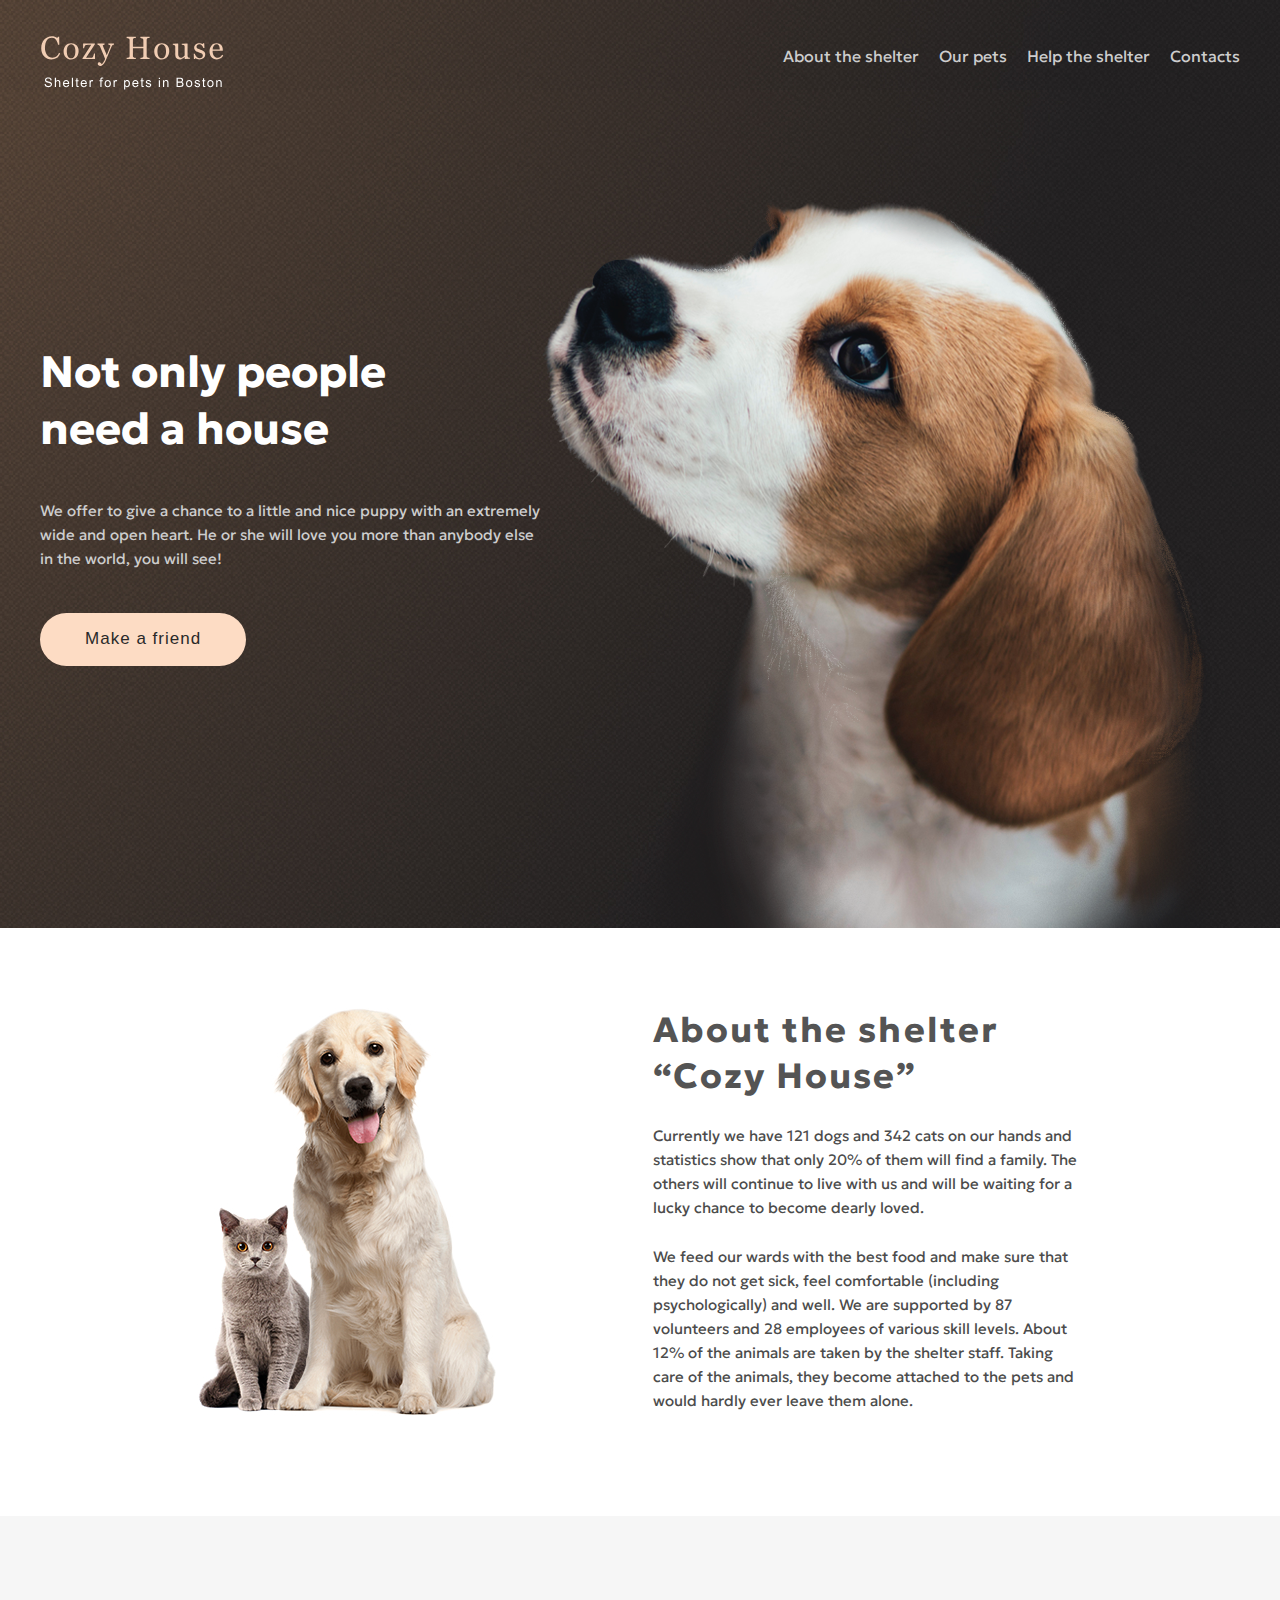
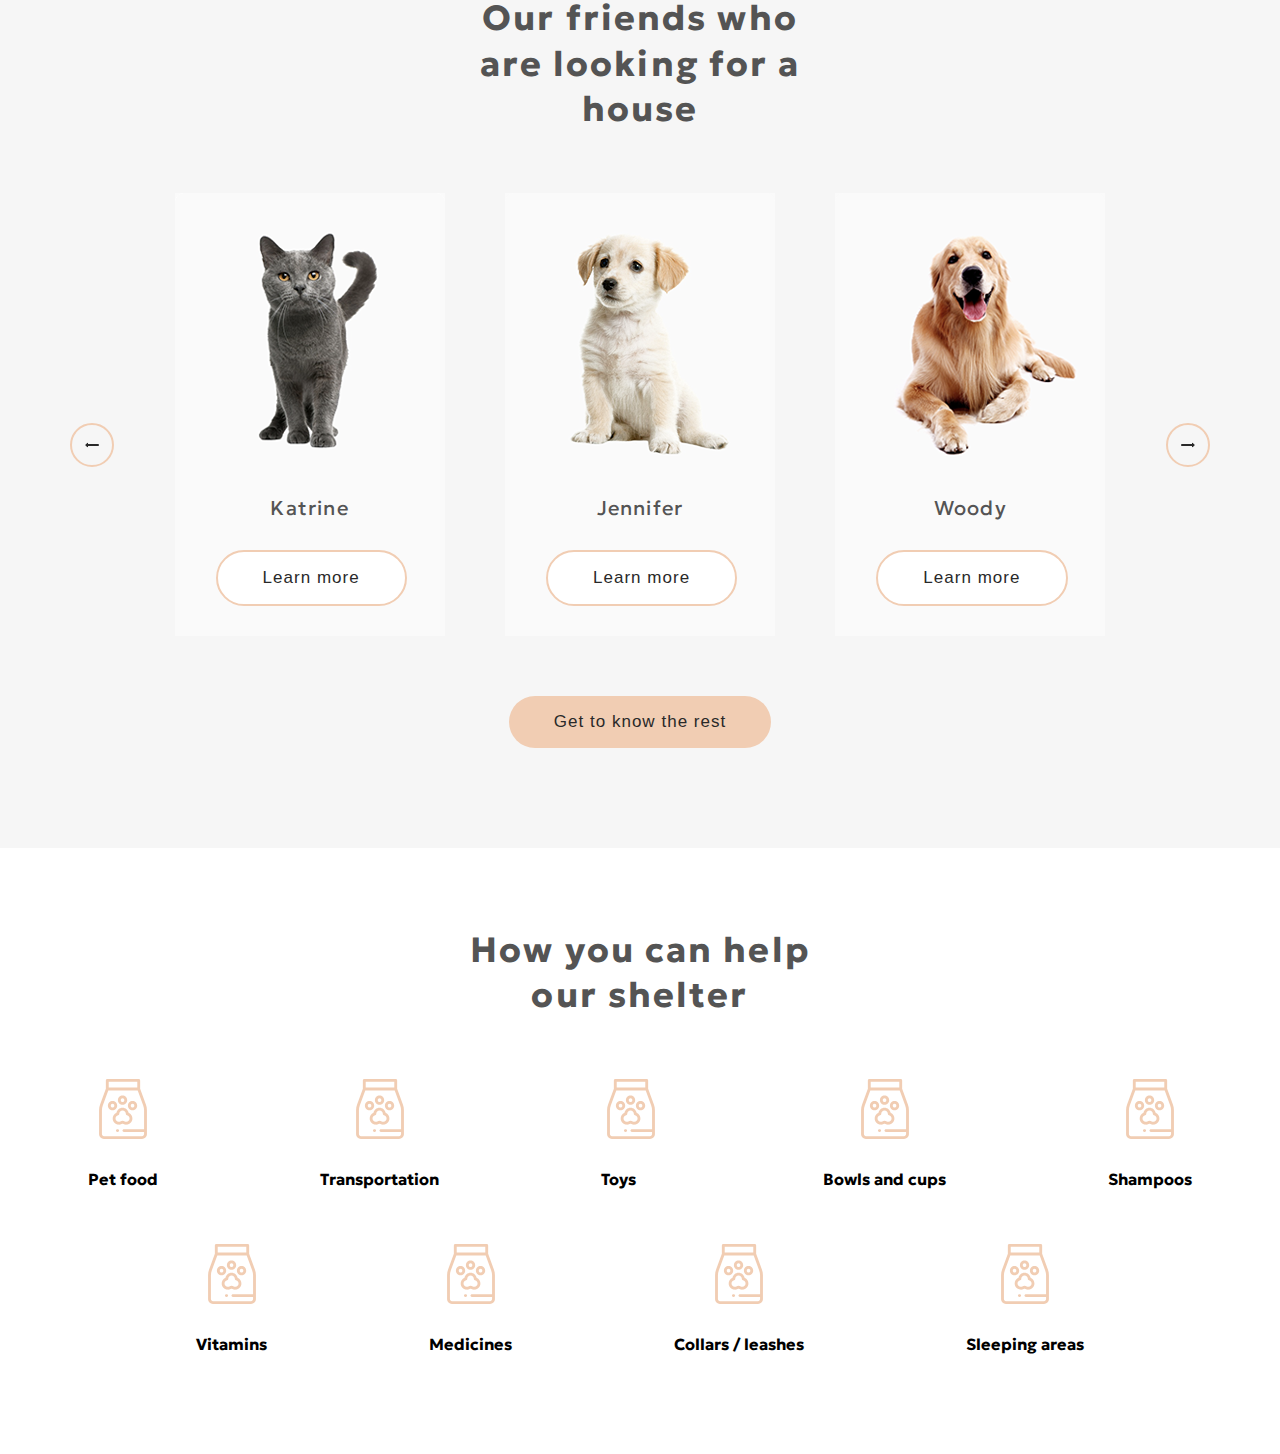
==== shelter/index.html @ 7fb80bd4 "feah: block Our-friends and help" ====
<!DOCTYPE html>
<html lang="en">
<head>
    <meta charset="UTF-8">
    <meta http-equiv="X-UA-Compatible" content="IE=edge">
    <meta name="viewport" content="width=device-width, initial-scale=1.0">
    <title>Shelter</title>
    <link href="https://fonts.googleapis.com/css2?family=Geologica&family=Noto+Serif+Georgian:wght@400;700&display=swap" rel="stylesheet">
    <link rel="stylesheet" href="./css/style.css">
</head>
<body>
    <header class="header">
        <div class="container">
            <div class="wrapper">
                <div class="header_wrapper">
                    <img class="logo" src="./img/Logo.svg" alt="logo">
                    <nav>
                        <ul>
                            <li><a class="active" href="#">About the shelter</a></li>
                            <li><a href="#">Our pets</a></li>
                            <li><a href="#">Help the shelter</a></li>
                            <li><a href="#">Contacts</a></li>
                        </ul>
                    </nav>
                </div>
            </div>
        </div>
    </header>
    <main>
        <section class="Not-only">
            <div class="container">
                <div class="wrapper">
                    <div class="not-only-block">
                        <div class="not-only-content">
                            <h1 class="not-only-title">Not only people need a house</h1>
                            <p class="not-only-description">We offer to give a chance to a little and nice puppy with an extremely wide and open heart. He or she will love you more than anybody else in the world, you will see!</p>
                            <button class="not-only-button">Make a friend</button>
                        </div>
                        <img class="start-screen-puppy" src="./img/start-screen-puppy.png" alt="start-screen-puppy">
                    </div>
                </div>
            </div>
        </section>
        <section class="About">
            <div class="container">
                <div class="wrapper">
                    <div class="about-block">
                        <img class="about-pets" src="./img/about-pets.jpg" alt="about-pets">
                        <div class="about-content">
                            <h2 class="about-title">About the shelter “Cozy House”</h2>
                            <p class="about-description">Currently we have 121 dogs and 342 cats on our hands and statistics show that only 20% of them will find a family. The others will continue to live with us and will be waiting for a lucky chance to become dearly loved.</p>
                            <p class="about-description-botton">We feed our wards with the best food and make sure that they do not get sick, feel comfortable (including psychologically) and well. We are supported by 87 volunteers and 28 employees of various skill levels. About 12% of the animals are taken by the shelter staff. Taking care of the animals, they become attached to the pets and would hardly ever leave them alone.</p>
                        </div>
                    </div>
                </div>
            </div>
        </section>
        <section class="Our-friends">
            <div class="container">
                <div class="wrapper">
                    <h2 class="Our-friends-title">Our friends who <br>
                    are looking for a house</h2>
                    <div class="Our-friends-cards">
                        <img class="Arrow-left" src="./img/Arrow-left.svg" alt="button_arrow">
                        <div class="Our-friends-card">
                            <img class="pets-katrine" src="./img/pets-katrine.png" alt="pets-katrine">
                            <p class="Our-friends-name">Katrine</p>
                            <button class="card-button">Learn more</button>
                        </div>
                        <div class="Our-friends-card">
                            <img class="pets-jennifer" src="./img/pets-jennifer.png" alt="pets-jennifer">
                            <p class="Our-friends-name">Jennifer</p>
                            <button class="card-button">Learn more</button>
                        </div>
                        <div class="Our-friends-card">
                            <img class="pets-woody" src="./img/pets-woody.png" alt="pets-woody">
                            <p class="Our-friends-name">Woody</p>
                            <button class="card-button">Learn more</button>
                        </div>
                        <img class="Arrow-right" src="./img/Arrow-right.svg" alt="button_arrow-1">
                    </div>
                    <button class="button-our-friends">Get to know the rest</button>
                </div>
            </div>
        </section>
        <section class="Help">
            <div class="container">
                <div class="wrapper">
                    <h2 class="help-title">How you can help
                        our shelter</h2>
                    <div class="help-cards">
                        <div class="help-card">
                            <img class="icon-pet-food" src="./img/help-icons/icon-pet-food.svg" alt="icon-pet-food">
                            <h4 class="help-card-title">Pet food</h4>
                        </div>
                        <div class="help-card">
                            <img class="icon-pet-food" src="./img/help-icons/icon-pet-food.svg" alt="icon-pet-food">
                            <h4 class="help-card-title">Transportation</h4>
                        </div>
                        <div class="help-card">
                            <img class="icon-pet-food" src="./img/help-icons/icon-pet-food.svg" alt="icon-pet-food">
                            <h4 class="help-card-title">Toys</h4>
                        </div>
                        <div class="help-card">
                            <img class="icon-pet-food" src="./img/help-icons/icon-pet-food.svg" alt="icon-pet-food">
                            <h4 class="help-card-title">Bowls and cups</h4>
                        </div>
                        <div class="help-card">
                            <img class="icon-pet-food" src="./img/help-icons/icon-pet-food.svg" alt="icon-pet-food">
                            <h4 class="help-card-title">Shampoos</h4>
                        </div>
                        <div class="help-card">
                            <img class="icon-pet-food" src="./img/help-icons/icon-pet-food.svg" alt="icon-pet-food">
                            <h4 class="help-card-title">Vitamins</h4>
                        </div>
                        <div class="help-card">
                            <img class="icon-pet-food" src="./img/help-icons/icon-pet-food.svg" alt="icon-pet-food">
                            <h4 class="help-card-title">Medicines</h4>
                        </div>
                        <div class="help-card">
                            <img class="icon-pet-food" src="./img/help-icons/icon-pet-food.svg" alt="icon-pet-food">
                            <h4 class="help-card-title">Collars / leashes</h4>
                        </div>
                        <div class="help-card">
                            <img class="icon-pet-food" src="./img/help-icons/icon-pet-food.svg" alt="icon-pet-food">
                            <h4 class="help-card-title">Sleeping areas</h4>
                        </div>
                    </div>
                </div>
            </div>
        </section>
        <section class="In addition">
            <div class="container">
                <div class="wrapper">
    
                </div>
            </div>
        </section>
    </main>
    <footer>
        <div class="container">
            <div class="wrapper">

            </div>
        </div>
    </footer>
</body>
</html>
---- shelter/css/style.css ----
.container {
  width: 1280px;
  margin: auto;
}

.wrapper {
  max-width: 1200px;
  margin: 0 auto;
}

body {
  font-family: "Geologica", sans-serif;
  font-weight: 400;
}

html {
  scroll-behavior: smooth;
}

* {
  padding: 0;
  margin: 0;
}

.header {
  background: url(../img/start-screen-gradient-background.jpg) no-repeat;
}
.header .container {
  background: url(../img/start-screen-gradient-background.jpg) no-repeat;
}
.header .container .wrapper .header_wrapper {
  display: -webkit-box;
  display: -ms-flexbox;
  display: flex;
  -webkit-box-pack: justify;
      -ms-flex-pack: justify;
          justify-content: space-between;
}
.header .container .wrapper .header_wrapper .logo {
  margin-top: 30px;
}
.header .container .wrapper .header_wrapper nav ul {
  display: -webkit-box;
  display: -ms-flexbox;
  display: flex;
}
.header .container .wrapper .header_wrapper nav ul li {
  list-style-type: none;
  padding-top: 46px;
  padding-left: 20px;
}
.header .container .wrapper .header_wrapper nav ul li a {
  color: #CDCDCD;
  text-decoration: none;
}
.header .container .wrapper .header_wrapper nav ul li a:hover {
  -webkit-transition: all 300ms;
  transition: all 300ms;
}

main .Not-only {
  background: url(../img/start-screen-gradient-background.jpg) no-repeat;
  margin-bottom: 80px;
}
main .Not-only .container {
  background: url(../img/start-screen-gradient-background.jpg) no-repeat;
}
main .Not-only .container .wrapper .not-only-block {
  display: -webkit-box;
  display: -ms-flexbox;
  display: flex;
}
main .Not-only .container .wrapper .not-only-block .not-only-content {
  margin-top: 253px;
}
main .Not-only .container .wrapper .not-only-block .not-only-content h1.not-only-title {
  width: 370px;
  font-size: 44px;
  line-height: 130%;
  display: -webkit-box;
  display: -ms-flexbox;
  display: flex;
  -webkit-box-align: center;
      -ms-flex-align: center;
          align-items: center;
  color: #FFFFFF;
  margin-bottom: 42px;
}
main .Not-only .container .wrapper .not-only-block .not-only-content p.not-only-description {
  font-size: 15px;
  line-height: 160%;
  display: -webkit-box;
  display: -ms-flexbox;
  display: flex;
  -webkit-box-align: center;
      -ms-flex-align: center;
          align-items: center;
  color: #CDCDCD;
  margin-bottom: 42px;
}
main .Not-only .container .wrapper .not-only-block .not-only-content button.not-only-button {
  background: #FDDCC4;
  border-radius: 100px;
  font-size: 17px;
  line-height: 130%;
  letter-spacing: 0.06em;
  color: #292929;
  padding: 15px 45px;
  border: none;
}
main .Not-only .container .wrapper .not-only-block .not-only-content button.not-only-button:hover {
  cursor: pointer;
  -webkit-transition: all 300ms;
  transition: all 300ms;
  background: #F1CDB3;
}
main .Not-only .container .wrapper .not-only-block .start-screen-puppy {
  margin-top: 110px;
}
main .About {
  margin-bottom: 100px;
}
main .About .container .wrapper .about-block {
  display: -webkit-box;
  display: -ms-flexbox;
  display: flex;
  -webkit-box-pack: space-evenly;
      -ms-flex-pack: space-evenly;
          justify-content: space-evenly;
}
main .About .container .wrapper .about-block .about-content h2.about-title {
  width: 370px;
  font-size: 35px;
  line-height: 130%;
  -webkit-box-align: center;
      -ms-flex-align: center;
          align-items: center;
  letter-spacing: 0.06em;
  color: #545454;
  margin-bottom: 25px;
}
main .About .container .wrapper .about-block .about-content p.about-description {
  width: 430px;
  font-size: 15px;
  line-height: 160%;
  color: #4C4C4C;
  margin-bottom: 25px;
}
main .About .container .wrapper .about-block .about-content p.about-description-botton {
  width: 430px;
  font-size: 15px;
  line-height: 160%;
  color: #4C4C4C;
}
main .Our-friends {
  background: #F6F6F6;
  padding-bottom: 100px;
}
main .Our-friends .container .wrapper h2.Our-friends-title {
  padding-top: 80px;
  width: 430px;
  font-size: 35px;
  line-height: 130%;
  text-align: center;
  letter-spacing: 0.06em;
  color: #545454;
  margin: 0 auto;
  margin-bottom: 60px;
}
main .Our-friends .container .wrapper .Our-friends-cards {
  display: -webkit-box;
  display: -ms-flexbox;
  display: flex;
  -ms-flex-pack: distribute;
      justify-content: space-around;
  margin-bottom: 60px;
}
main .Our-friends .container .wrapper .Our-friends-cards .Arrow-left {
  margin-top: 230px;
  border: 2px solid #F1CDB3;
  border-radius: 100px;
  padding: 17px 13px;
  height: 6px;
}
main .Our-friends .container .wrapper .Our-friends-cards .Arrow-left:hover {
  background: #FDDCC4;
  -webkit-transition: all 300ms;
  transition: all 300ms;
}
main .Our-friends .container .wrapper .Our-friends-cards .Arrow-right {
  margin-top: 230px;
  border: 2px solid #F1CDB3;
  border-radius: 100px;
  padding: 17px 13px;
  height: 6px;
}
main .Our-friends .container .wrapper .Our-friends-cards .Arrow-right:hover {
  background: #FDDCC4;
  -webkit-transition: all 300ms;
  transition: all 300ms;
}
main .Our-friends .container .wrapper .Our-friends-cards .Our-friends-card {
  background: #FAFAFA;
}
main .Our-friends .container .wrapper .Our-friends-cards .Our-friends-card .pets-katrine {
  margin-bottom: 30px;
}
main .Our-friends .container .wrapper .Our-friends-cards .Our-friends-card .pets-jennifer {
  margin-bottom: 30px;
}
main .Our-friends .container .wrapper .Our-friends-cards .Our-friends-card .pets-woody {
  margin-bottom: 30px;
}
main .Our-friends .container .wrapper .Our-friends-cards .Our-friends-card p.Our-friends-name {
  font-size: 20px;
  line-height: 23px;
  text-align: center;
  letter-spacing: 0.06em;
  color: #545454;
  margin-bottom: 30px;
}
main .Our-friends .container .wrapper .Our-friends-cards .Our-friends-card button.card-button {
  -webkit-box-sizing: border-box;
          box-sizing: border-box;
  margin-left: 41px;
  background: #fff;
  border-radius: 100px;
  border: 2px solid #F1CDB3;
  font-size: 17px;
  text-align: center;
  letter-spacing: 0.06em;
  line-height: 130%;
  letter-spacing: 0.06em;
  color: #292929;
  padding: 15px 45px;
  margin-bottom: 30px;
}
main .Our-friends .container .button-our-friends {
  display: block;
  margin: 0 auto;
  font-size: 17px;
  line-height: 130%;
  letter-spacing: 0.06em;
  color: #292929;
  background: #F1CDB3;
  border-radius: 100px;
  border: none;
  padding: 15px 45px;
}
main .Help {
  margin-bottom: 100px;
}
main .Help .container .wrapper h2.help-title {
  padding-top: 80px;
  margin: 0 auto;
  width: 390px;
  font-size: 35px;
  line-height: 130%;
  text-align: center;
  letter-spacing: 0.06em;
  color: #545454;
  margin-bottom: 60px;
}
main .Help .container .wrapper .help-cards {
  display: -webkit-box;
  display: -ms-flexbox;
  display: flex;
  gap: 55px 162px;
  -ms-flex-wrap: wrap;
      flex-wrap: wrap;
  -webkit-box-pack: center;
      -ms-flex-pack: center;
          justify-content: center;
}
main .Help .container .wrapper .help-cards .help-card .icon-pet-food {
  display: block;
  margin: 0 auto;
  margin-bottom: 30px;
}
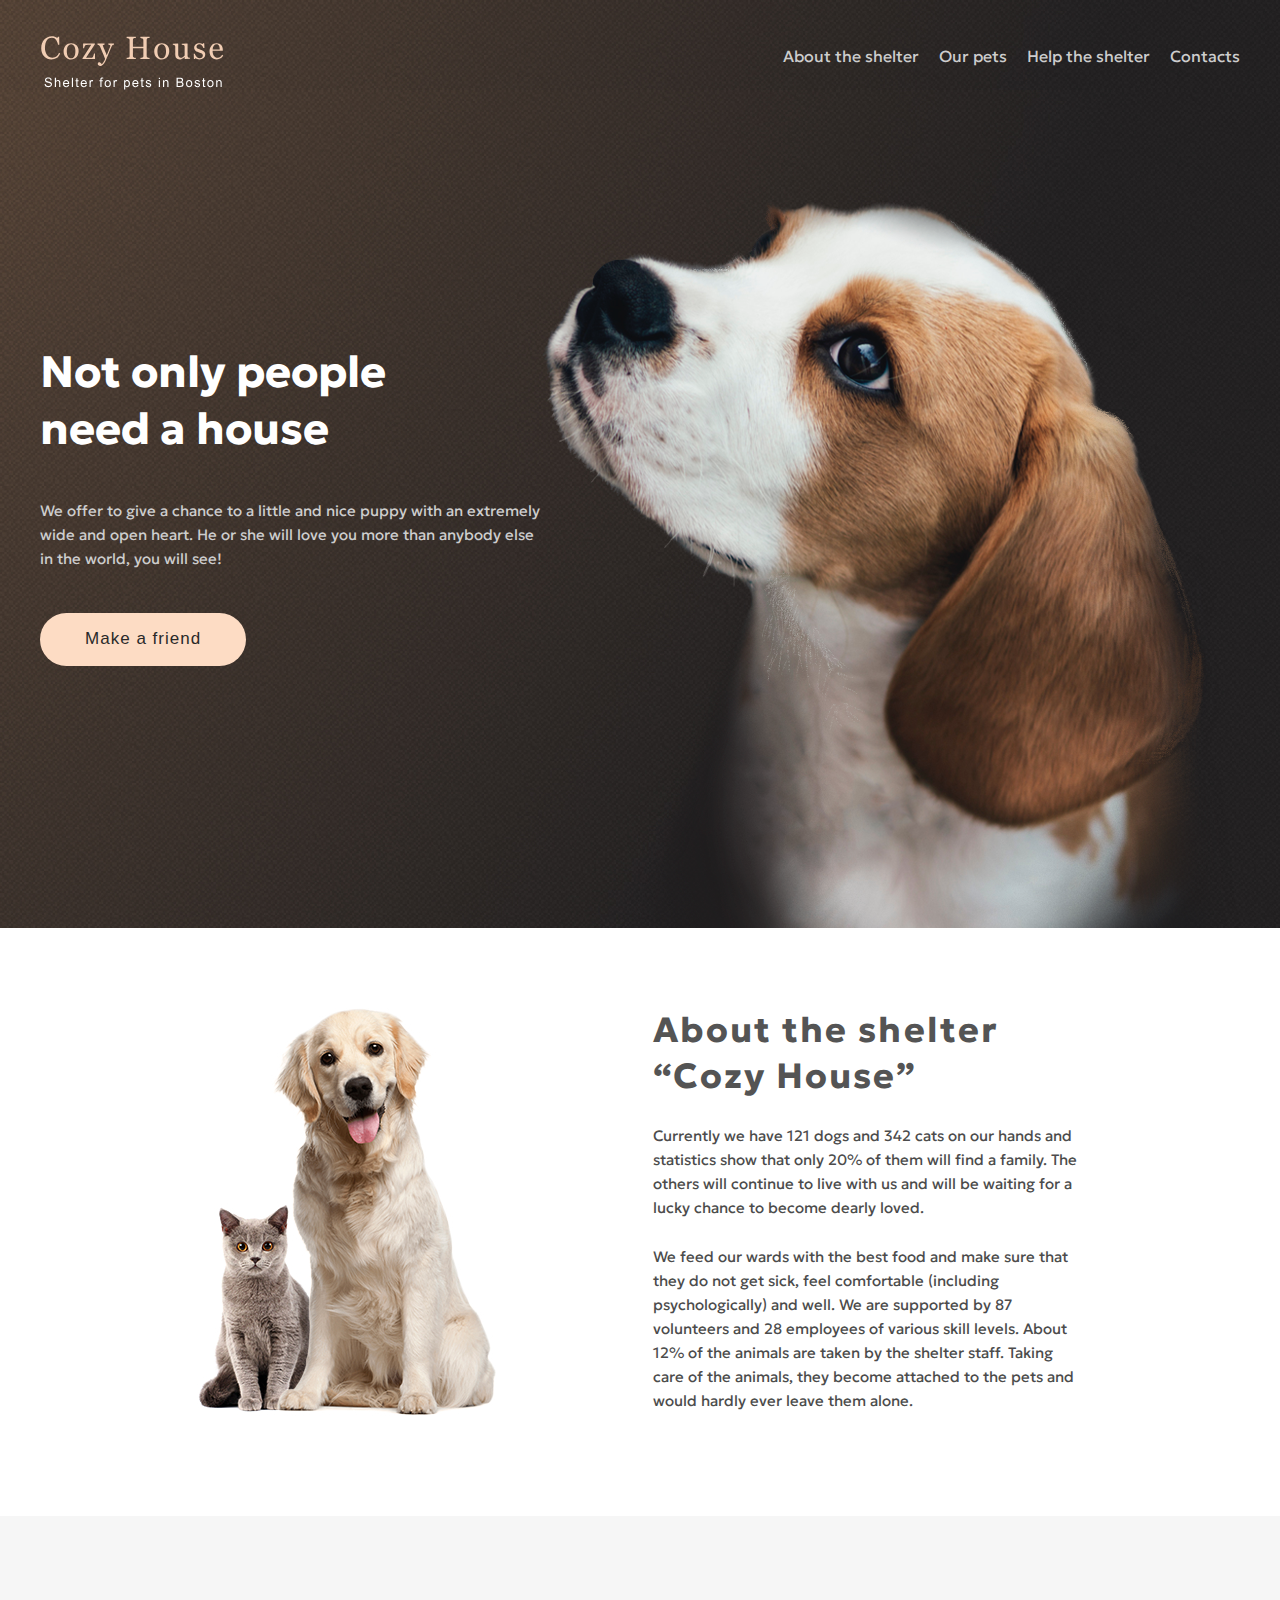
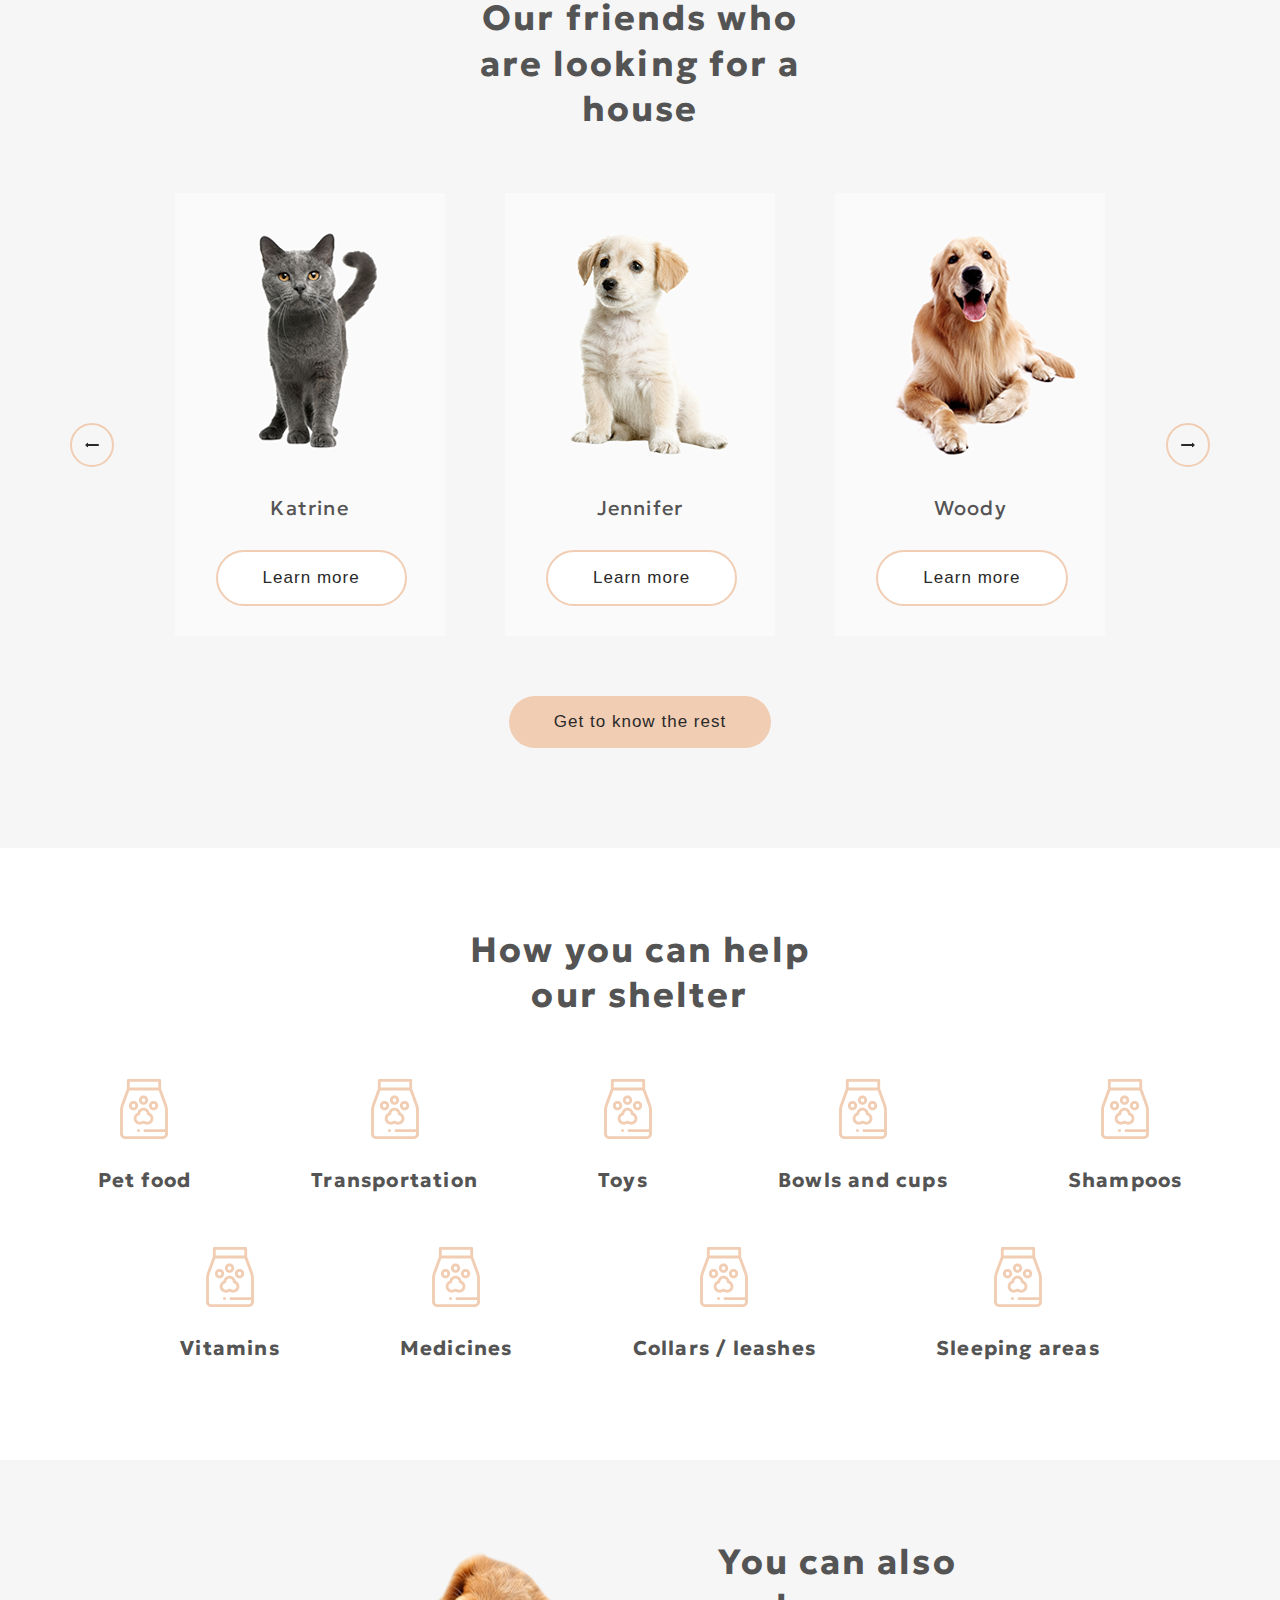
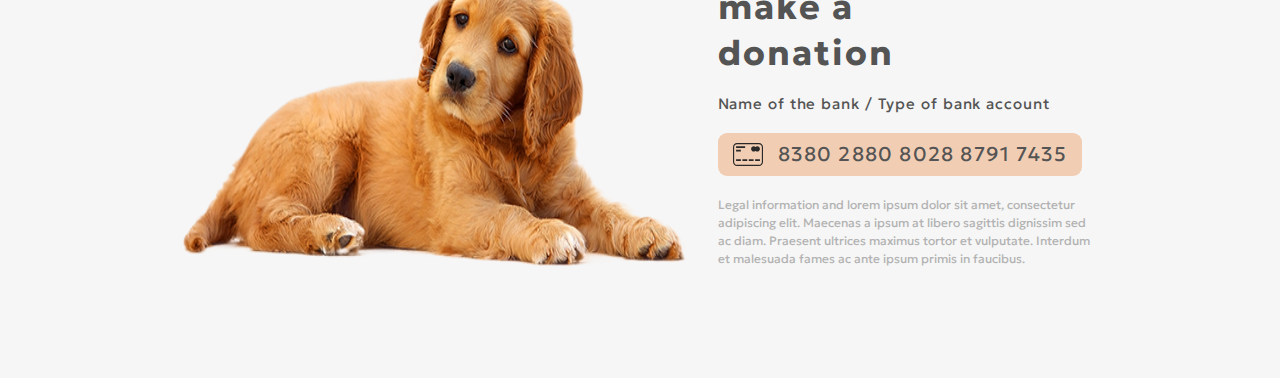
==== commit a4402dd6: "feah new block in-addition" ====
--- a/shelter/index.html
+++ b/shelter/index.html
@@ -129,10 +129,18 @@
                 </div>
             </div>
         </section>
-        <section class="In addition">
+        <section class="In-addition">
             <div class="container">
                 <div class="wrapper">
-    
+                    <div class="in-addition-blocks">
+                        <img class="donation-dog" src="./img/donation-dog.png" alt="donation-dog">
+                        <div class="in-addition-blocks-text">
+                            <h2 class="in-addition-title">You can also make a donation</h2>
+                            <p class="in-addition-description-top">Name of the bank / Type of bank account</p>
+                            <a class="in-addition-link" href="#"><img class="credit-card" src="./img/credit-card.svg" alt="credit-card">8380 2880 8028 8791 7435</a>
+                            <p class="in-addition-description-botton">Legal information and lorem ipsum dolor sit amet, consectetur adipiscing elit. Maecenas a ipsum at libero sagittis dignissim sed ac diam. Praesent ultrices maximus tortor et vulputate. Interdum et malesuada fames ac ante ipsum primis in faucibus.</p>
+                        </div>
+                    </div>
                 </div>
             </div>
         </section>
--- a/shelter/css/style.css
+++ b/shelter/css/style.css
@@ -265,7 +265,7 @@
   display: -webkit-box;
   display: -ms-flexbox;
   display: flex;
-  gap: 55px 162px;
+  gap: 55px 120px;
   -ms-flex-wrap: wrap;
       flex-wrap: wrap;
   -webkit-box-pack: center;
@@ -276,4 +276,78 @@
   display: block;
   margin: 0 auto;
   margin-bottom: 30px;
+}
+main .Help .container .wrapper .help-cards .help-card .help-card-title {
+  font-size: 20px;
+  line-height: 115%;
+  display: -webkit-box;
+  display: -ms-flexbox;
+  display: flex;
+  letter-spacing: 0.06em;
+  color: #545454;
+}
+main .In-addition {
+  background: #F6F6F6;
+  padding-bottom: 110px;
+}
+main .In-addition .container .wrapper .in-addition-blocks {
+  display: -webkit-box;
+  display: -ms-flexbox;
+  display: flex;
+  -webkit-box-pack: center;
+      -ms-flex-pack: center;
+          justify-content: center;
+}
+main .In-addition .container .wrapper .in-addition-blocks .donation-dog {
+  margin-top: 91px;
+}
+main .In-addition .container .wrapper .in-addition-blocks .in-addition-blocks-text {
+  margin-left: 30px;
+}
+main .In-addition .container .wrapper .in-addition-blocks .in-addition-blocks-text .in-addition-title {
+  margin-top: 80px;
+  width: 315px;
+  font-size: 35px;
+  line-height: 130%;
+  letter-spacing: 0.06em;
+  color: #545454;
+  margin-bottom: 20px;
+}
+main .In-addition .container .wrapper .in-addition-blocks .in-addition-blocks-text p.in-addition-description-top {
+  font-size: 15px;
+  line-height: 110%;
+  letter-spacing: 0.06em;
+  color: #545454;
+  margin-bottom: 20px;
+}
+main .In-addition .container .wrapper .in-addition-blocks .in-addition-blocks-text .in-addition-link {
+  position: relative;
+  font-size: 20px;
+  display: inline-block;
+  text-decoration: none;
+  background: #F1CDB3;
+  border-radius: 9px;
+  padding: 10px 15px 10px 60px;
+  line-height: 115%;
+  letter-spacing: 0.06em;
+  color: #545454;
+  margin-bottom: 20px;
+}
+main .In-addition .container .wrapper .in-addition-blocks .in-addition-blocks-text .in-addition-link .credit-card {
+  position: absolute;
+  top: 10px;
+  left: 15px;
+  z-index: 1;
+}
+main .In-addition .container .wrapper .in-addition-blocks .in-addition-blocks-text .in-addition-description-botton {
+  width: 380px;
+  font-size: 12px;
+  line-height: 18px;
+  display: -webkit-box;
+  display: -ms-flexbox;
+  display: flex;
+  -webkit-box-align: center;
+      -ms-flex-align: center;
+          align-items: center;
+  color: #B2B2B2;
 }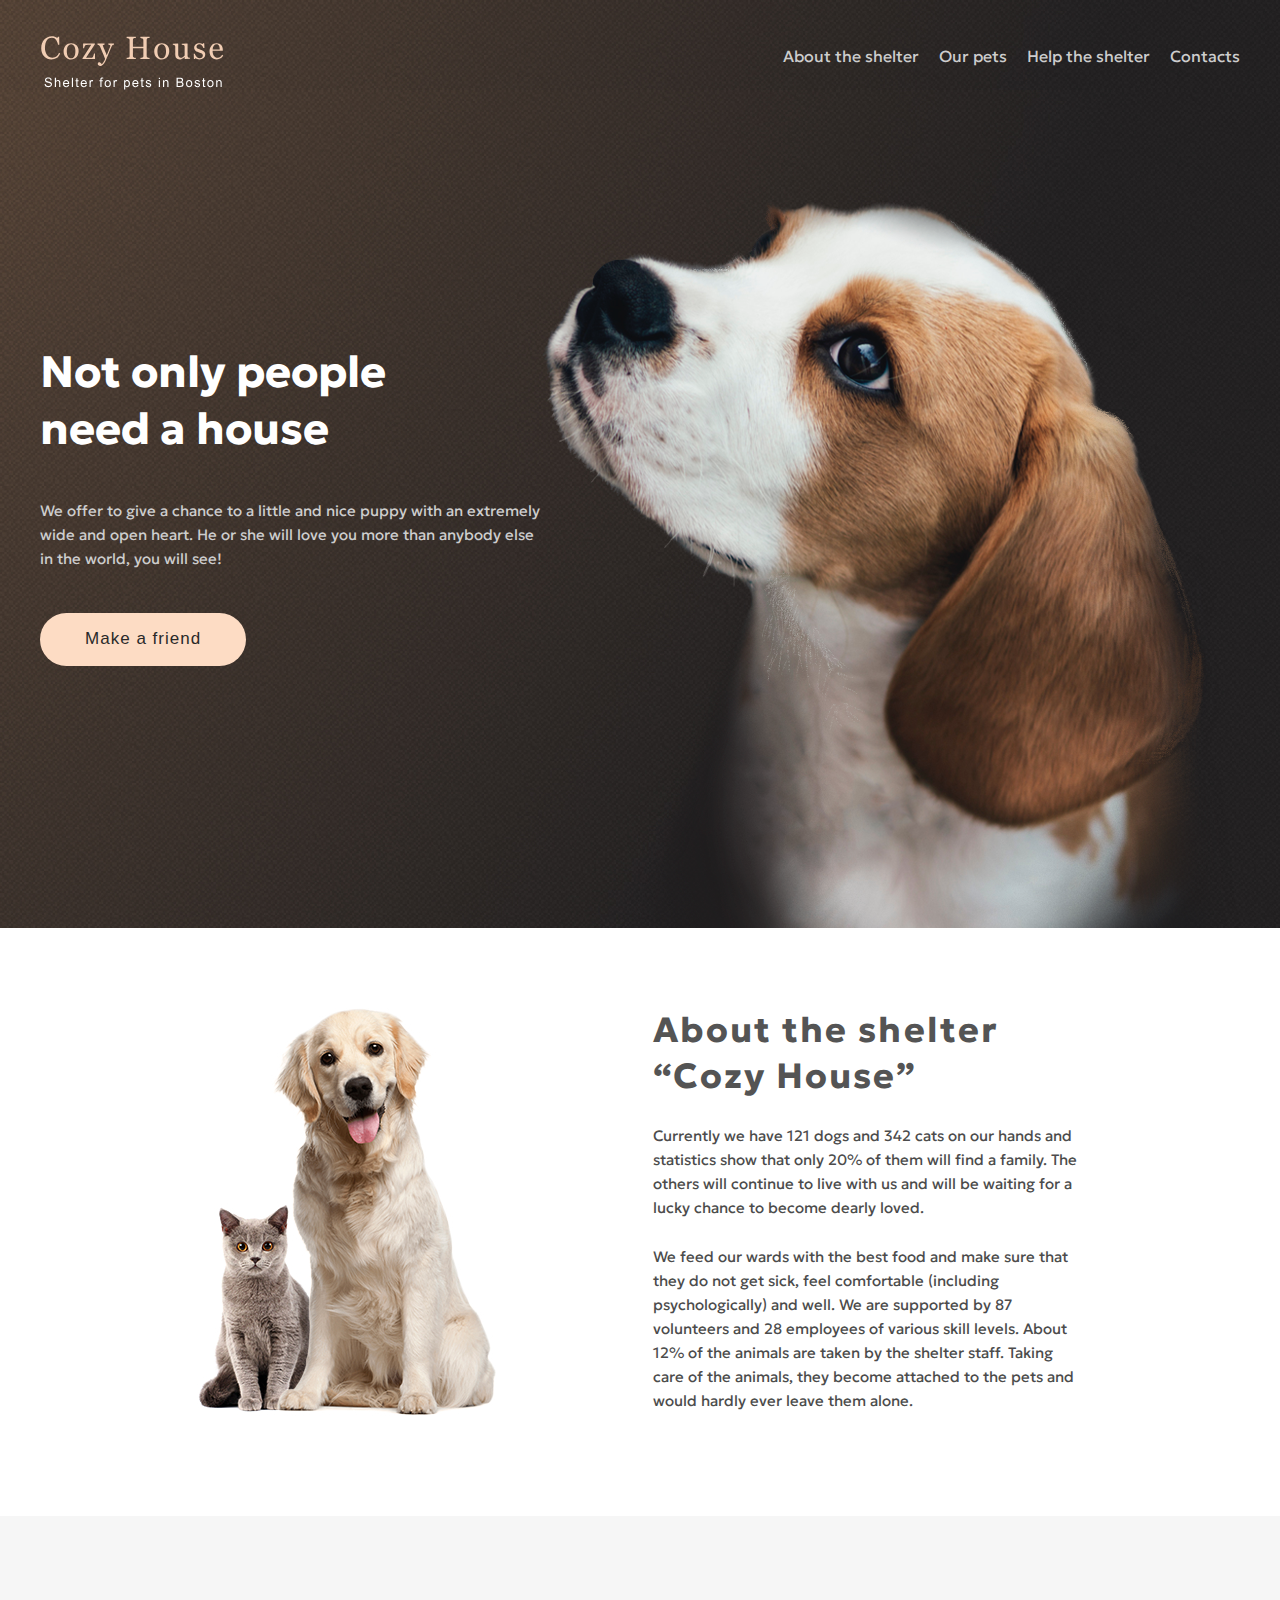
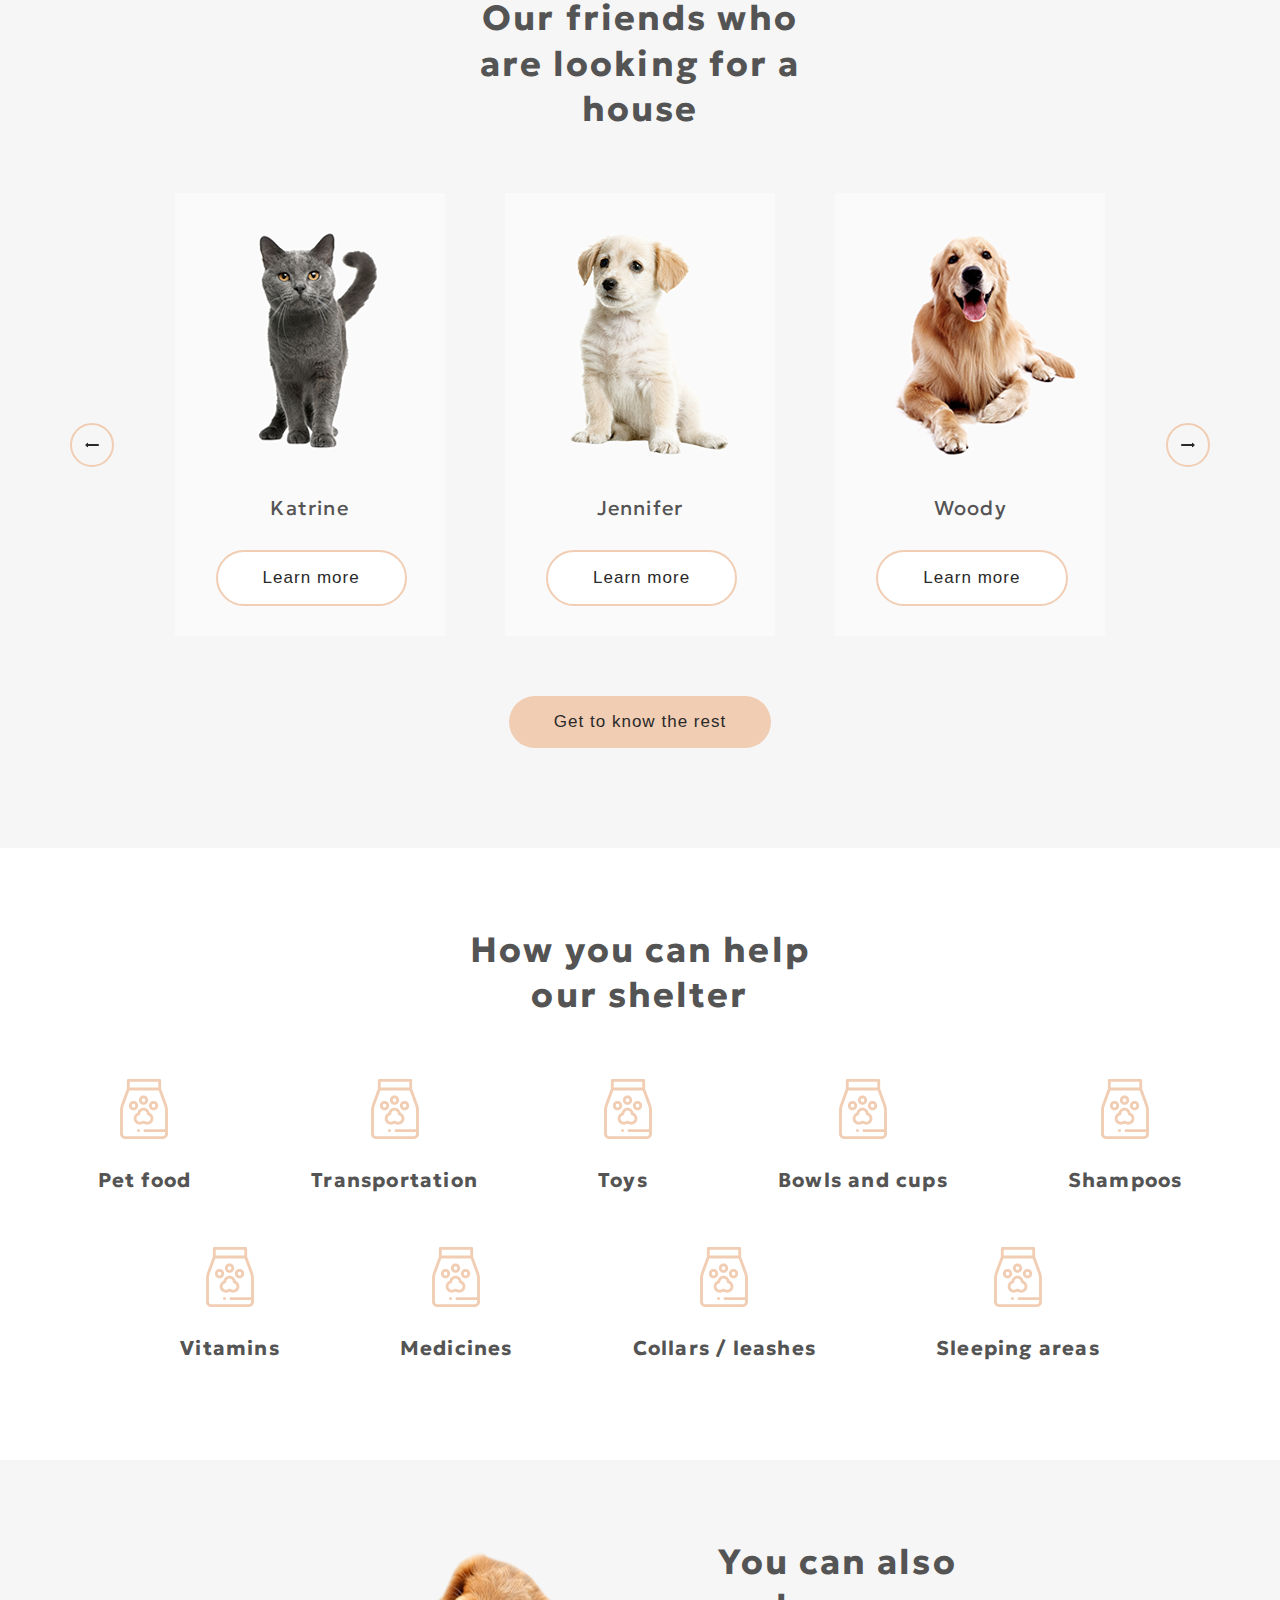
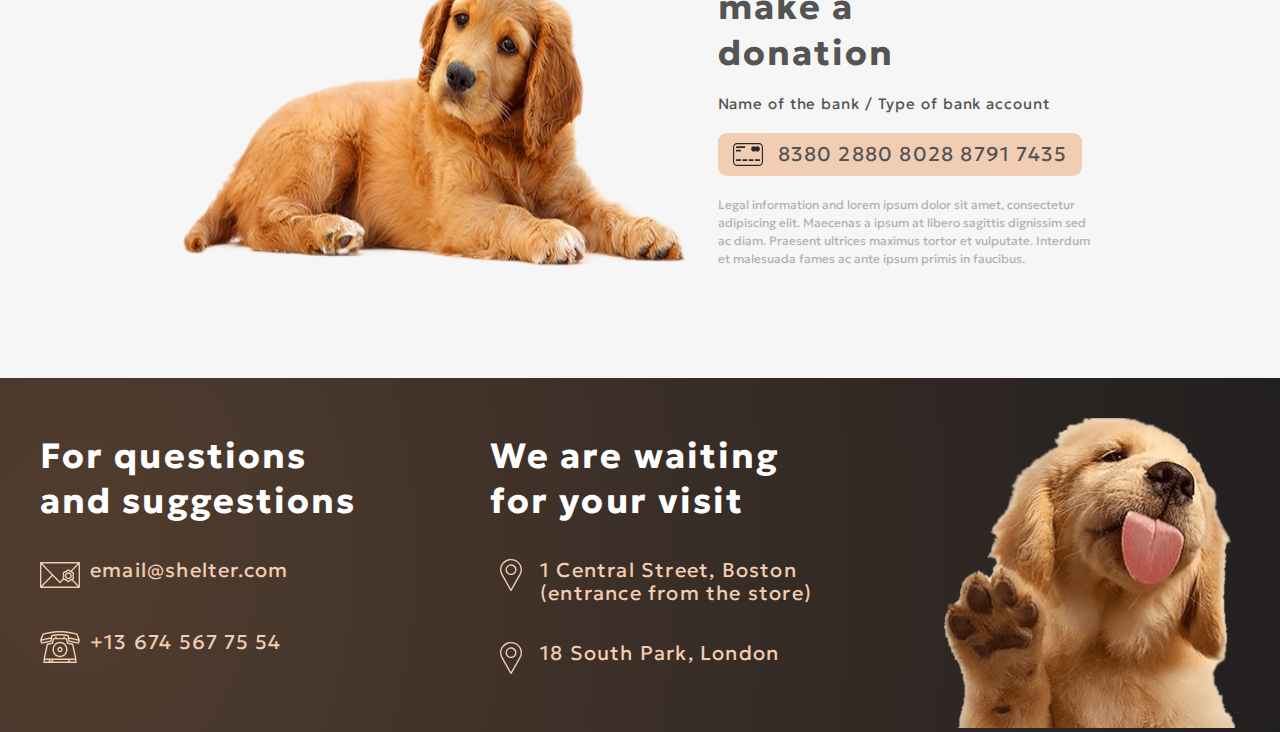
==== commit 0af46f66: "feah: new block footer" ====
--- a/shelter/index.html
+++ b/shelter/index.html
@@ -145,10 +145,33 @@
             </div>
         </section>
     </main>
-    <footer>
+    <footer class="footer">
         <div class="container">
             <div class="wrapper">
-
+                <div class="footer-blocks">
+                    <div class="footer-block">
+                        <h2 class="footer-title">For questions and suggestions</h2>
+                        <p class="footer-description">
+                            <img class="icon-footer icon-email" src="./img/footer-icons/icon-email.svg" alt="icon-email">
+                            email@shelter.com
+                        </p>
+                        <p class="footer-description"><img class="icon-footer icon-phone" src="./img/footer-icons/icon-phone.svg" alt="icon-phone">
+                            +13 674 567 75 54
+                        </p>
+                    </div>
+                    <div class="footer-block">
+                        <h2 class="footer-title">We are waiting for your visit</h2>
+                        <p class="footer-description icon-marker"><img class="icon-footer icon-marker" src="./img/footer-icons/icon-marker.svg" alt="icon-marker">
+                            1 Central Street, Boston (entrance from the store)
+                        </p>
+                        <p class="footer-description"><img class="icon-footer icon-marker" src="./img/footer-icons/icon-marker.svg" alt="icon-marker">
+                            18 South Park, London 
+                        </p>
+                    </div>
+                    <div class="footer-block">
+                        <img class="footer-puppy" src="./img/footer-puppy.png" alt="footer-puppy">
+                    </div>
+                </div>
             </div>
         </div>
     </footer>
--- a/shelter/css/style.css
+++ b/shelter/css/style.css
@@ -24,9 +24,7 @@
 
 .header {
   background: url(../img/start-screen-gradient-background.jpg) no-repeat;
-}
-.header .container {
-  background: url(../img/start-screen-gradient-background.jpg) no-repeat;
+  width: 100%;
 }
 .header .container .wrapper .header_wrapper {
   display: -webkit-box;
@@ -60,10 +58,8 @@
 
 main .Not-only {
   background: url(../img/start-screen-gradient-background.jpg) no-repeat;
+  width: 100%;
   margin-bottom: 80px;
-}
-main .Not-only .container {
-  background: url(../img/start-screen-gradient-background.jpg) no-repeat;
 }
 main .Not-only .container .wrapper .not-only-block {
   display: -webkit-box;
@@ -350,4 +346,48 @@
       -ms-flex-align: center;
           align-items: center;
   color: #B2B2B2;
+}
+
+.footer {
+  background: url(noise_lines_transparent@2X.png), radial-gradient(110.67% 538.64% at 5.73% 50%, #513D2F 0%, #1A1A1C 100%), #211F20 no-repeat;
+}
+.footer .container .wrapper .footer-blocks {
+  display: -webkit-box;
+  display: -ms-flexbox;
+  display: flex;
+  -webkit-box-pack: justify;
+      -ms-flex-pack: justify;
+          justify-content: space-between;
+}
+.footer .container .wrapper .footer-blocks .footer-block h2.footer-title {
+  margin-top: 56px;
+  width: 320px;
+  font-size: 35px;
+  line-height: 130%;
+  letter-spacing: 0.06em;
+  color: #FFFFFF;
+  margin-bottom: 34px;
+}
+.footer .container .wrapper .footer-blocks .footer-block .footer-description {
+  position: relative;
+  font-size: 20px;
+  margin-left: 50px;
+  width: 280px;
+  line-height: 115%;
+  letter-spacing: 0.06em;
+  color: #F1CDB3;
+  margin-bottom: 49px;
+}
+.footer .container .wrapper .footer-blocks .footer-block .footer-description .icon-footer {
+  position: absolute;
+  left: -50px;
+}
+.footer .container .wrapper .footer-blocks .footer-block .footer-description .icon-marker {
+  left: -40px;
+}
+.footer .container .wrapper .footer-blocks .footer-block .icon-marker {
+  margin-bottom: 37px;
+}
+.footer .container .wrapper .footer-blocks .footer-block .footer-puppy {
+  margin-top: 40px;
 }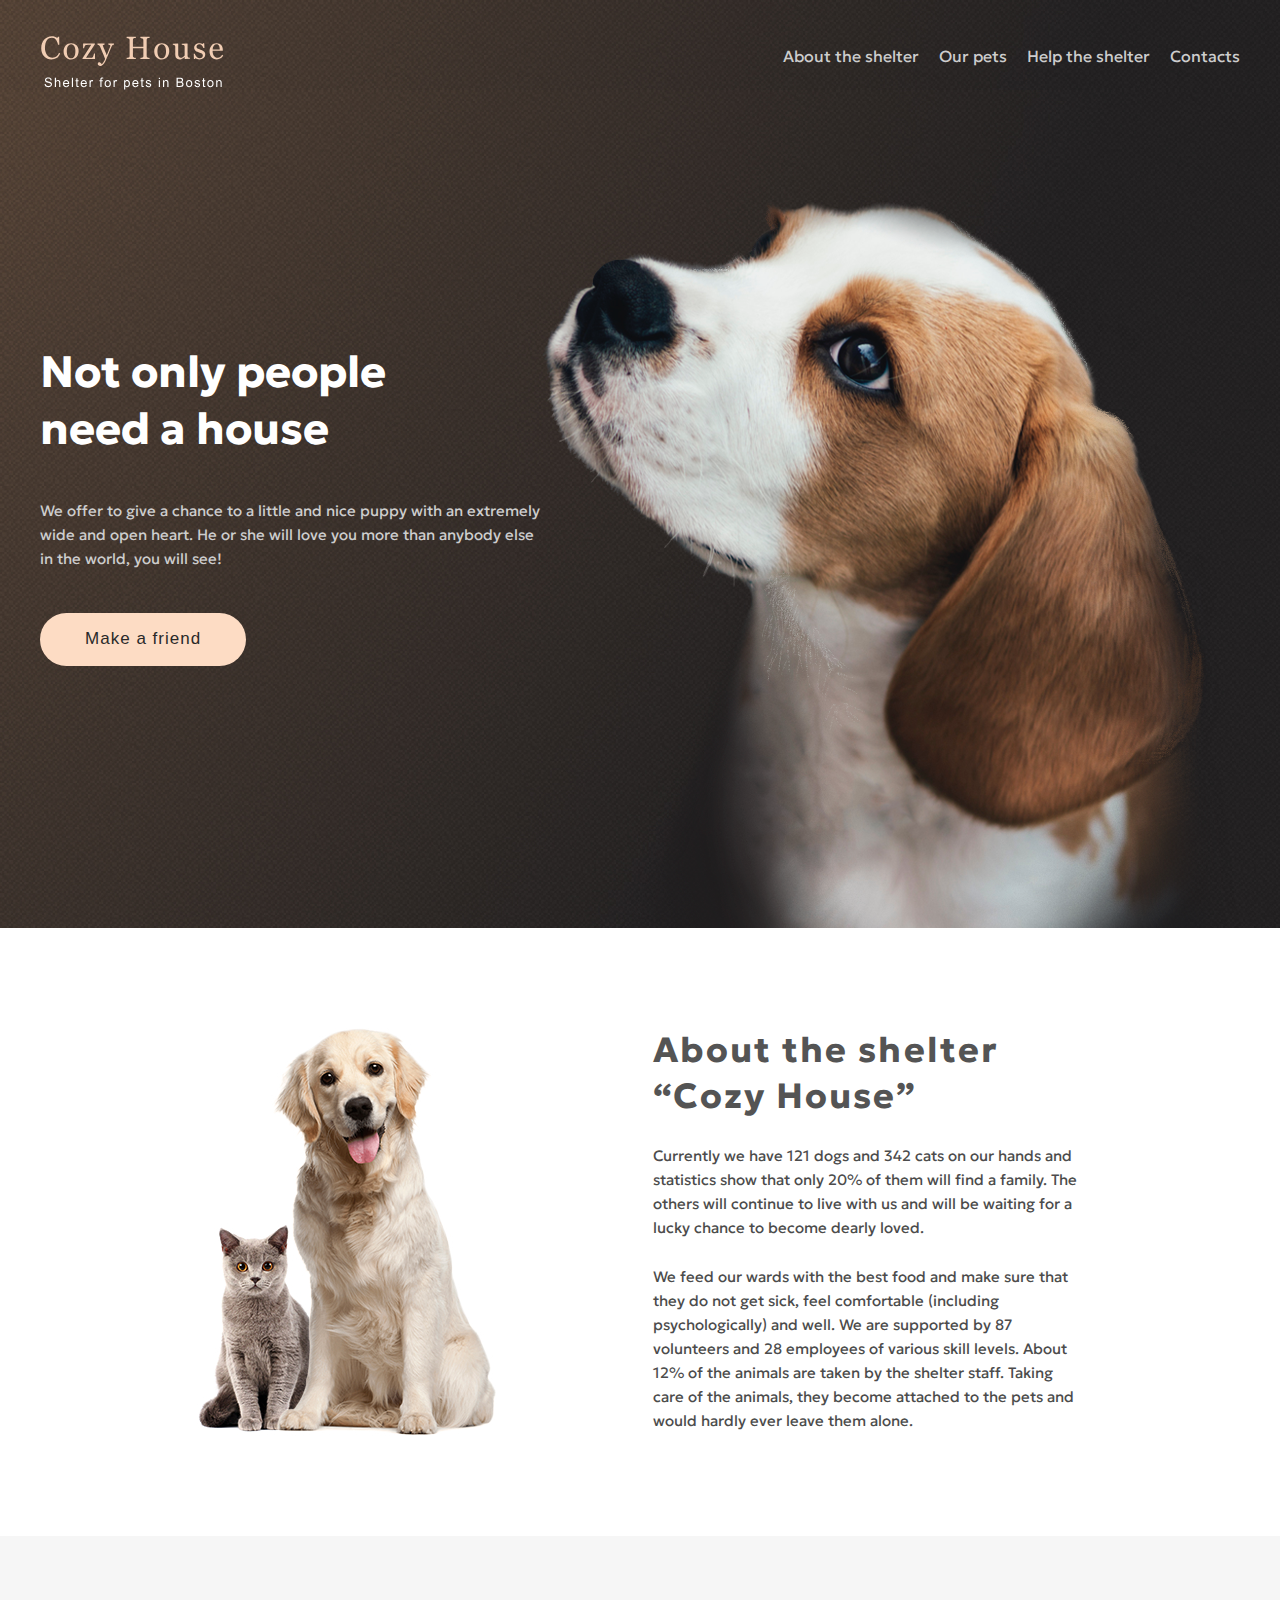
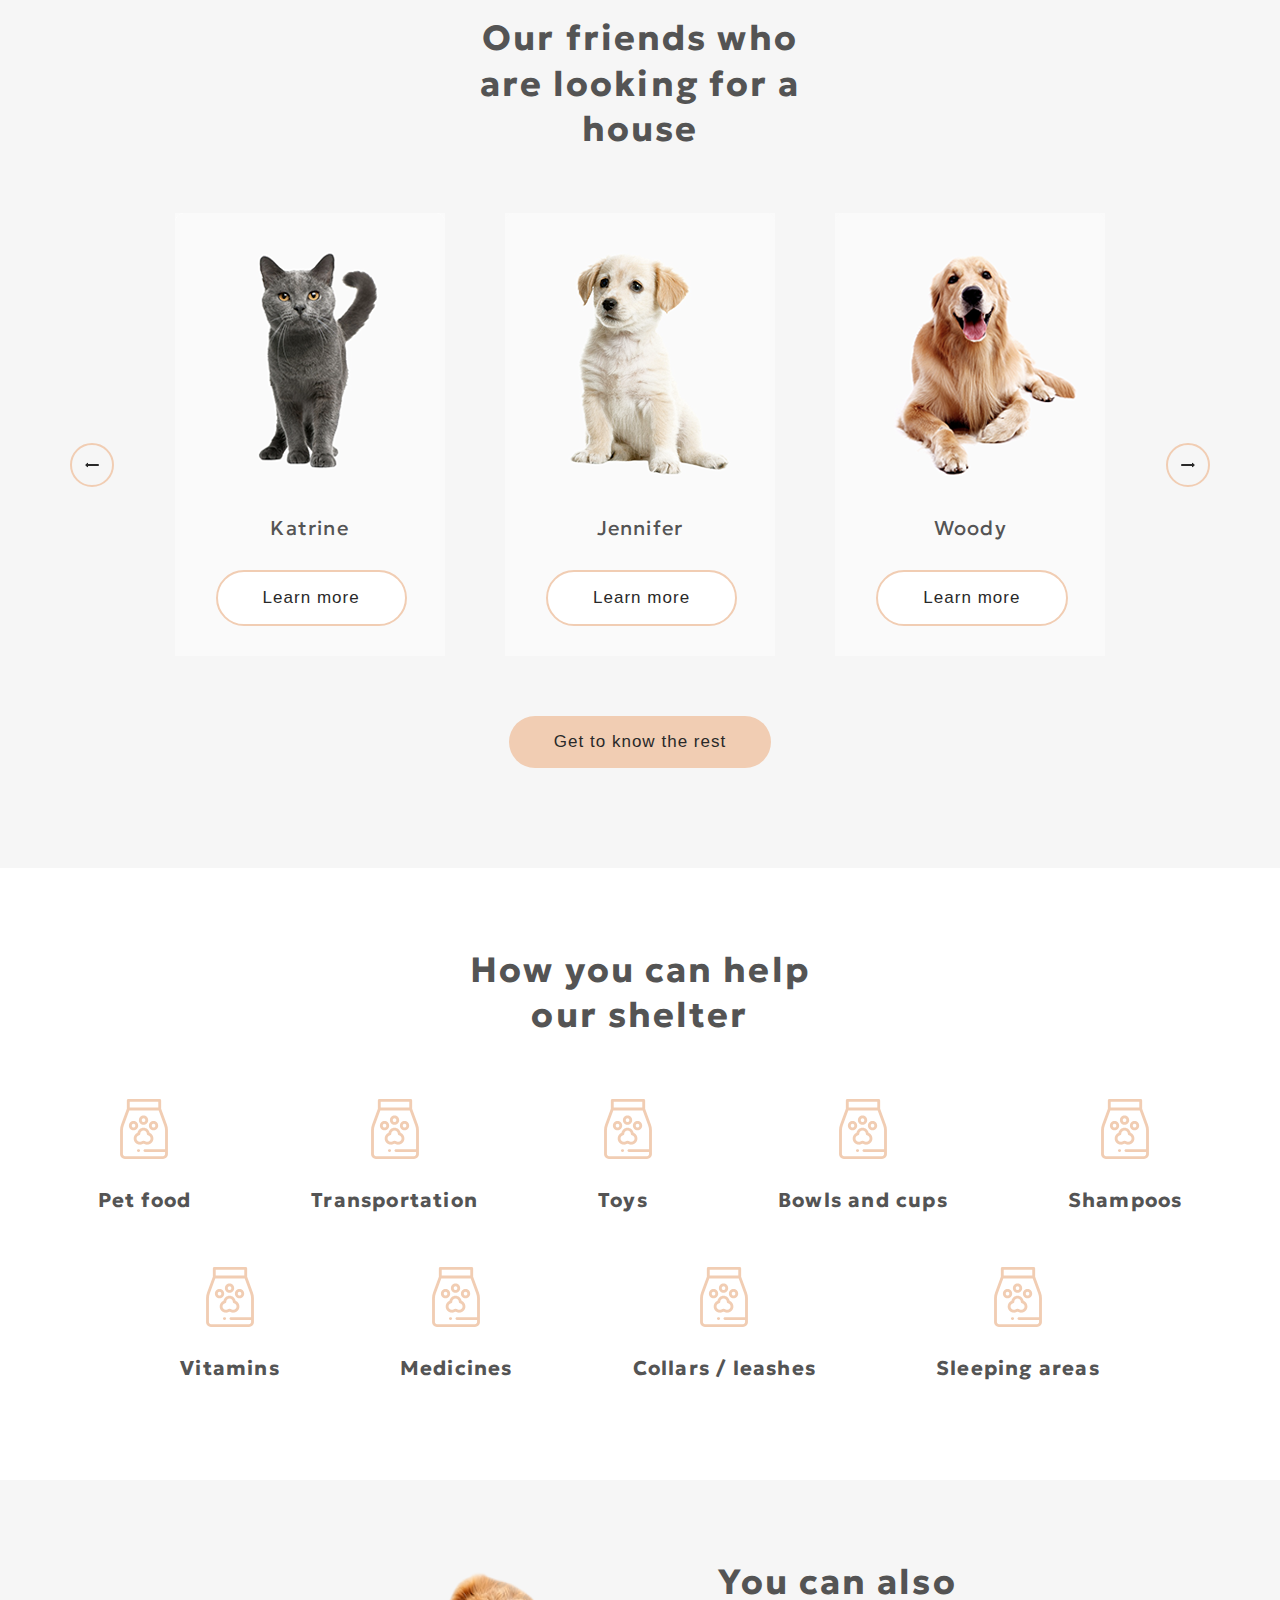
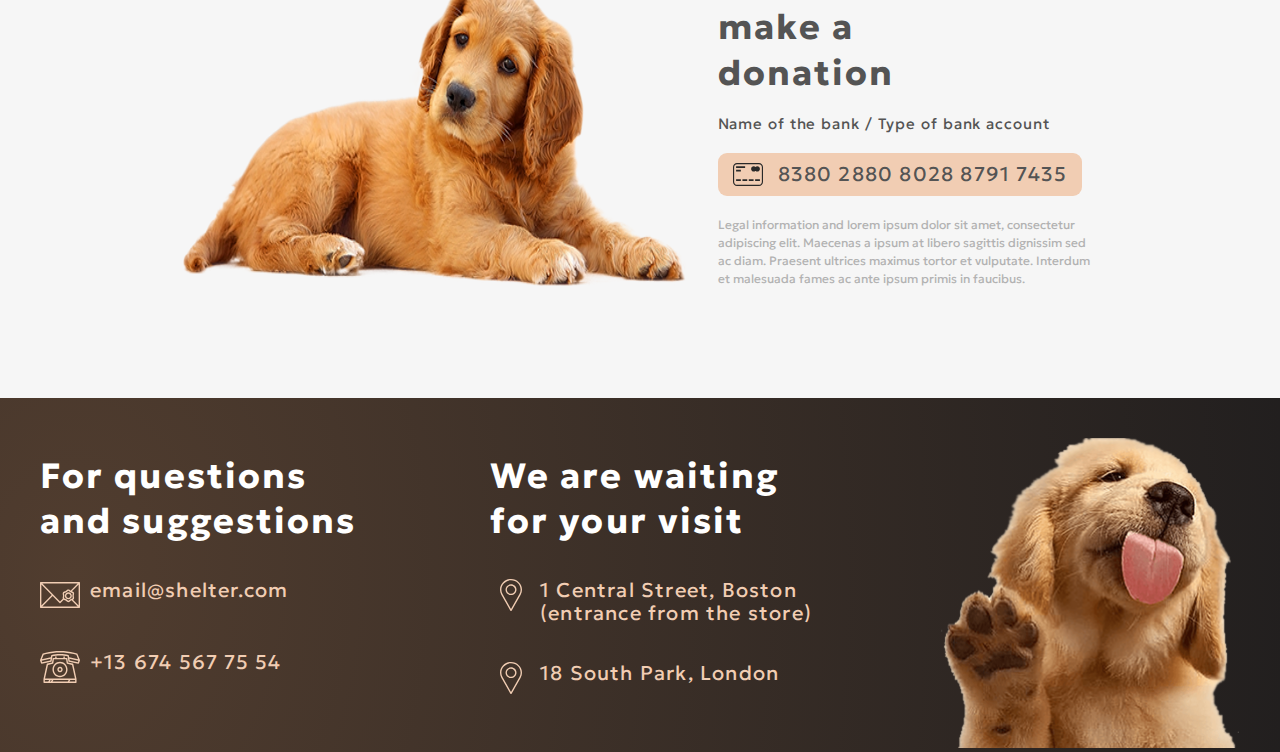
==== commit e4fa5041: "feah: link Readme.md" ====
--- a/shelter/index.html
+++ b/shelter/index.html
@@ -42,6 +42,7 @@
             </div>
         </section>
         <section class="About">
+            <img src="" alt="">
             <div class="container">
                 <div class="wrapper">
                     <div class="about-block">
--- a/shelter/css/style.css
+++ b/shelter/css/style.css
@@ -390,4 +390,13 @@
 }
 .footer .container .wrapper .footer-blocks .footer-block .footer-puppy {
   margin-top: 40px;
+}
+
+@media screen and (max-width: 768px) {
+  .container {
+    width: 768px;
+  }
+  .wrapper {
+    width: 667px;
+  }
 }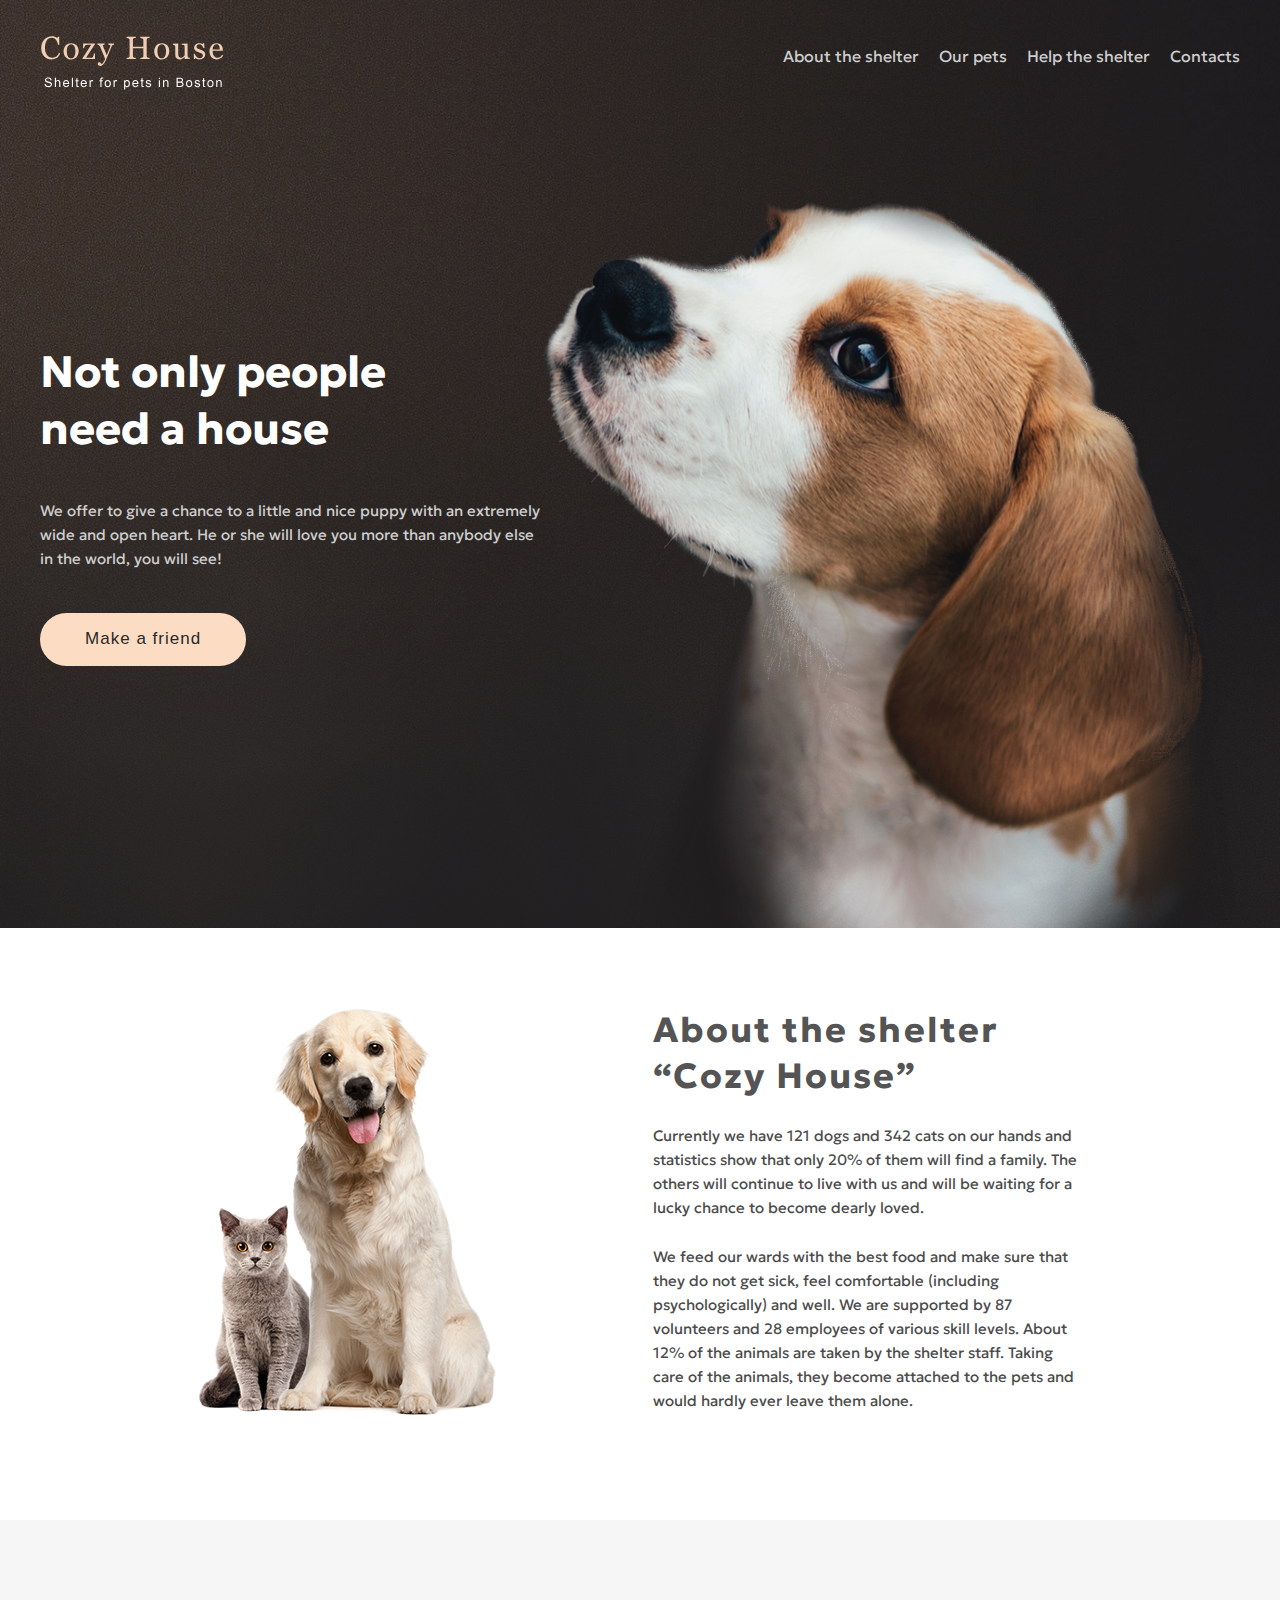
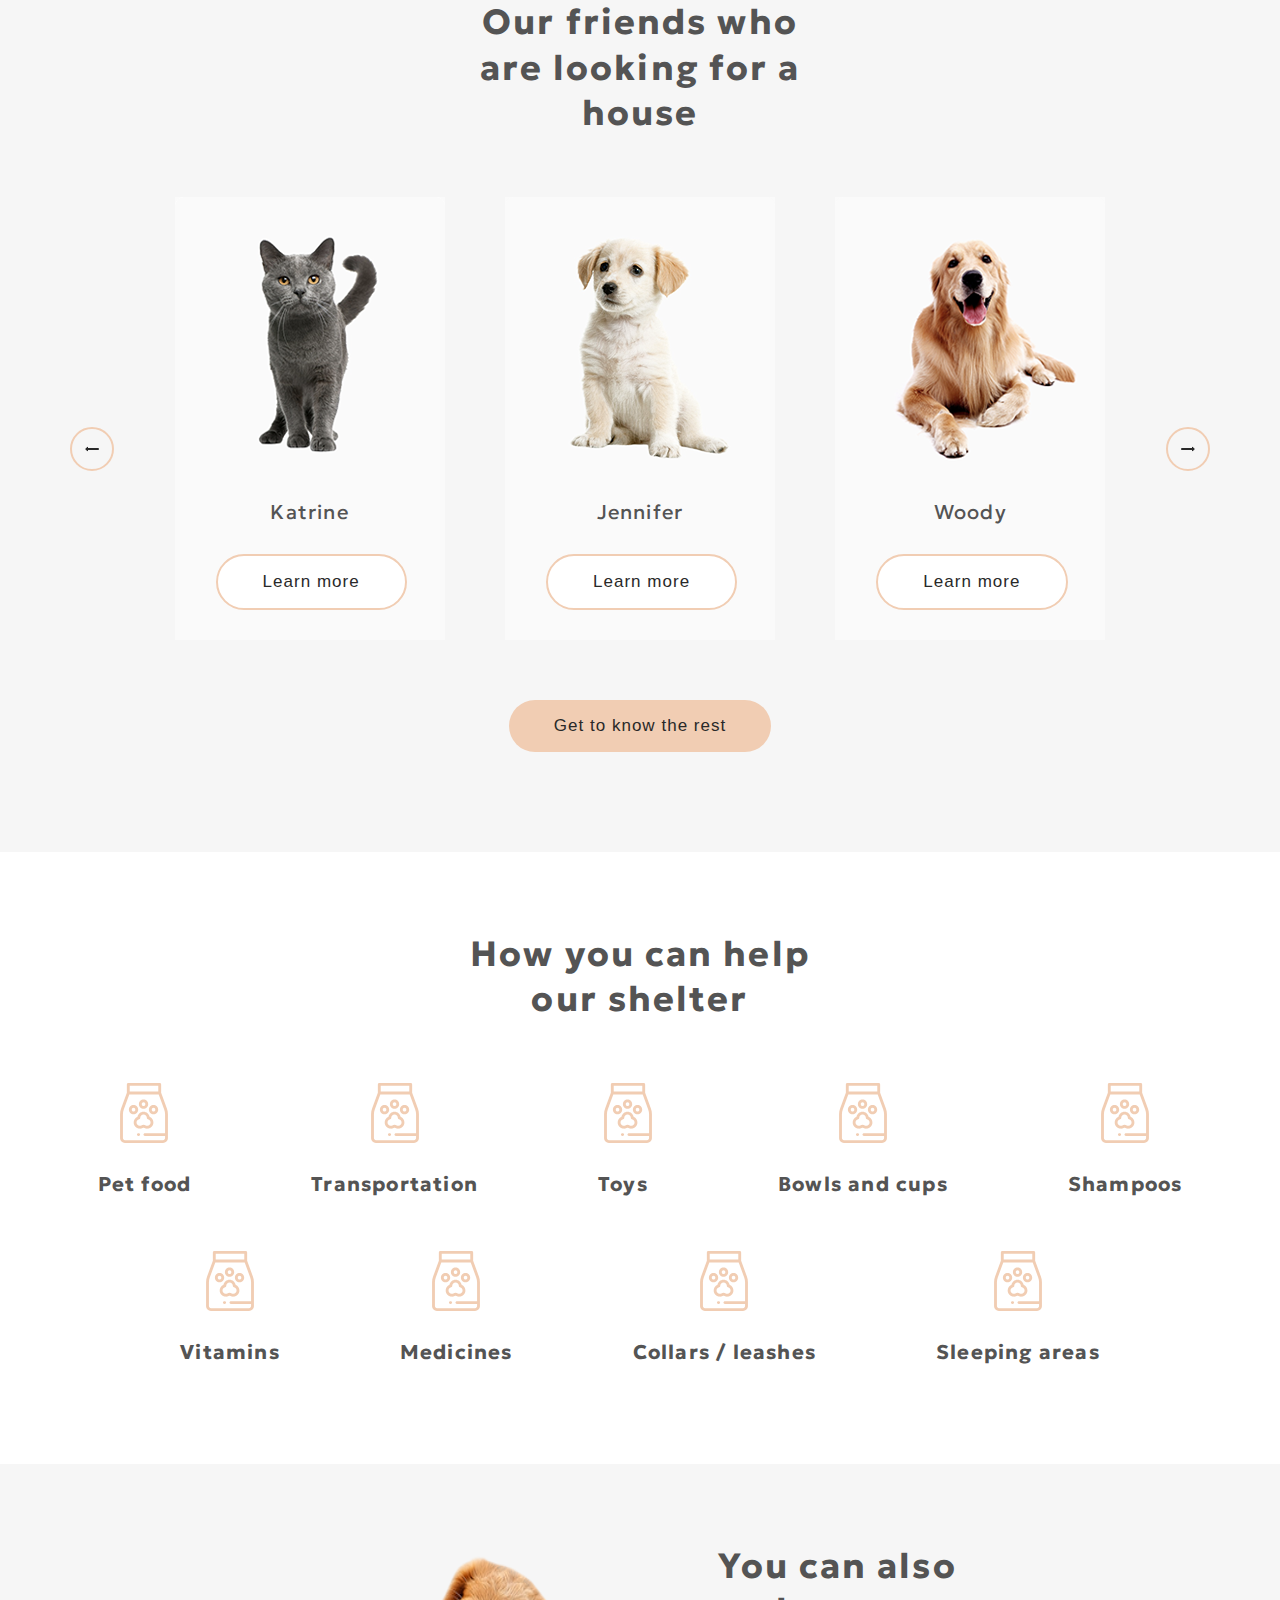
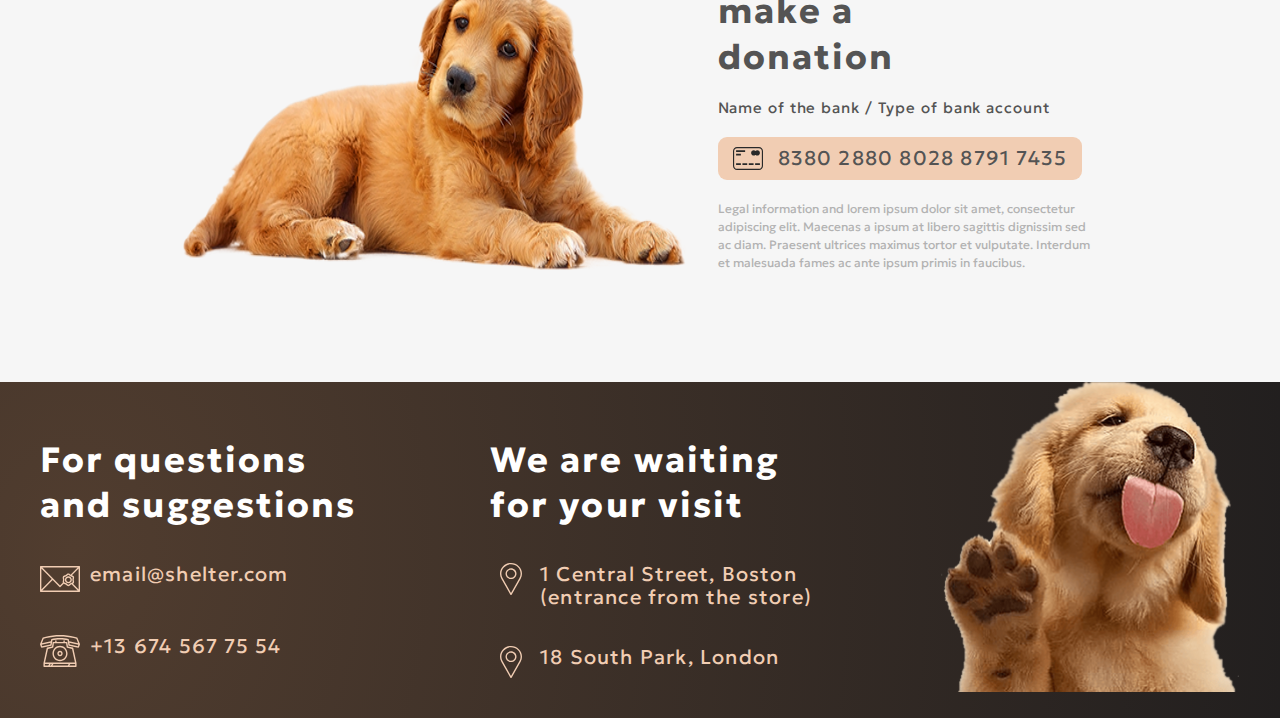
==== commit 0098e4b1: "feah: blocks tablet and mobile" ====
--- a/shelter/index.html
+++ b/shelter/index.html
@@ -42,11 +42,12 @@
             </div>
         </section>
         <section class="About">
-            <img src="" alt="">
             <div class="container">
                 <div class="wrapper">
                     <div class="about-block">
-                        <img class="about-pets" src="./img/about-pets.jpg" alt="about-pets">
+                        <div class="about-img">
+                            <img class="about-pets" src="./img/about-pets.jpg" alt="about-pets">
+                        </div>
                         <div class="about-content">
                             <h2 class="about-title">About the shelter “Cozy House”</h2>
                             <p class="about-description">Currently we have 121 dogs and 342 cats on our hands and statistics show that only 20% of them will find a family. The others will continue to live with us and will be waiting for a lucky chance to become dearly loved.</p>
@@ -63,17 +64,17 @@
                     are looking for a house</h2>
                     <div class="Our-friends-cards">
                         <img class="Arrow-left" src="./img/Arrow-left.svg" alt="button_arrow">
-                        <div class="Our-friends-card">
+                        <div class="Our-friends-card" id="friends-card-1">
                             <img class="pets-katrine" src="./img/pets-katrine.png" alt="pets-katrine">
                             <p class="Our-friends-name">Katrine</p>
                             <button class="card-button">Learn more</button>
                         </div>
-                        <div class="Our-friends-card">
+                        <div class="Our-friends-card" id="friends-card-2">
                             <img class="pets-jennifer" src="./img/pets-jennifer.png" alt="pets-jennifer">
                             <p class="Our-friends-name">Jennifer</p>
                             <button class="card-button">Learn more</button>
                         </div>
-                        <div class="Our-friends-card">
+                        <div class="Our-friends-card" id="friends-card-3">
                             <img class="pets-woody" src="./img/pets-woody.png" alt="pets-woody">
                             <p class="Our-friends-name">Woody</p>
                             <button class="card-button">Learn more</button>
@@ -152,15 +153,15 @@
                 <div class="footer-blocks">
                     <div class="footer-block">
                         <h2 class="footer-title">For questions and suggestions</h2>
-                        <p class="footer-description">
+                        <p class="footer-description footer-description-mobile">
                             <img class="icon-footer icon-email" src="./img/footer-icons/icon-email.svg" alt="icon-email">
                             email@shelter.com
                         </p>
-                        <p class="footer-description"><img class="icon-footer icon-phone" src="./img/footer-icons/icon-phone.svg" alt="icon-phone">
+                        <p class="footer-description footer-description-mobile" ><img class="icon-footer icon-phone" src="./img/footer-icons/icon-phone.svg" alt="icon-phone">
                             +13 674 567 75 54
                         </p>
                     </div>
-                    <div class="footer-block">
+                    <div class="footer-block footer-block-desc">
                         <h2 class="footer-title">We are waiting for your visit</h2>
                         <p class="footer-description icon-marker"><img class="icon-footer icon-marker" src="./img/footer-icons/icon-marker.svg" alt="icon-marker">
                             1 Central Street, Boston (entrance from the store)
@@ -169,7 +170,7 @@
                             18 South Park, London 
                         </p>
                     </div>
-                    <div class="footer-block">
+                    <div class="footer-block-puppy">
                         <img class="footer-puppy" src="./img/footer-puppy.png" alt="footer-puppy">
                     </div>
                 </div>
--- a/shelter/css/style.css
+++ b/shelter/css/style.css
@@ -23,8 +23,9 @@
 }
 
 .header {
-  background: url(../img/start-screen-gradient-background.jpg) no-repeat;
+  background: url(../img/start-screen-background-1.png) no-repeat;
   width: 100%;
+  height: 100%;
 }
 .header .container .wrapper .header_wrapper {
   display: -webkit-box;
@@ -57,8 +58,9 @@
 }
 
 main .Not-only {
-  background: url(../img/start-screen-gradient-background.jpg) no-repeat;
+  background: url(../img/start-screen-background-1.png) no-repeat;
   width: 100%;
+  height: 100%;
   margin-bottom: 80px;
 }
 main .Not-only .container .wrapper .not-only-block {
@@ -399,4 +401,265 @@
   .wrapper {
     width: 667px;
   }
+  .header {
+    background-image: none;
+    background: url(../img/img-tablet/start-screen-gradient-background.png) no-repeat;
+  }
+  main .Not-only {
+    background-image: none;
+    background: url(../img/img-tablet/start-screen-gradient-background.png) no-repeat;
+    height: 1051px;
+  }
+  main .Not-only .container .wrapper .not-only-block {
+    display: block;
+  }
+  main .Not-only .container .wrapper .not-only-block .not-only-content {
+    margin-top: 0px;
+    padding-top: 60px;
+  }
+  main .Not-only .container .wrapper .not-only-block img.start-screen-puppy {
+    margin-top: 100px;
+    width: 569px;
+    height: 593px;
+  }
+  main .About .container .wrapper .about-block {
+    -webkit-box-orient: vertical;
+    -webkit-box-direction: normal;
+        -ms-flex-flow: column;
+            flex-flow: column;
+    -webkit-box-align: center;
+        -ms-flex-align: center;
+            align-items: center;
+  }
+  main .About .container .wrapper .about-block .about-content {
+    margin-bottom: 80px;
+    -webkit-box-ordinal-group: 2;
+        -ms-flex-order: 1;
+            order: 1;
+  }
+  main .About .container .wrapper .about-block .about-img {
+    -webkit-box-ordinal-group: 3;
+        -ms-flex-order: 2;
+            order: 2;
+  }
+  main .Our-friends .container .wrapper .Our-friends-cards #friends-card-3 {
+    display: none;
+  }
+  main .Help .container .wrapper .help-cards {
+    gap: 55px 100px;
+  }
+  main .In-addition .container .wrapper .in-addition-blocks {
+    -webkit-box-orient: vertical;
+    -webkit-box-direction: normal;
+        -ms-flex-flow: column;
+            flex-flow: column;
+    -webkit-box-align: center;
+        -ms-flex-align: center;
+            align-items: center;
+  }
+  main .In-addition .container .wrapper .in-addition-blocks .in-addition-blocks-text {
+    -webkit-box-ordinal-group: 2;
+        -ms-flex-order: 1;
+            order: 1;
+  }
+  main .In-addition .container .wrapper .in-addition-blocks .donation-dog {
+    -webkit-box-ordinal-group: 3;
+        -ms-flex-order: 2;
+            order: 2;
+  }
+  .footer {
+    background: url(../img/img-tablet/footer-gradient-background-tablet.png) no-repeat;
+    height: 639px;
+  }
+  .footer .container .wrapper .footer-blocks {
+    position: relative;
+  }
+  .footer .container .wrapper .footer-blocks .footer-block-puppy {
+    position: absolute;
+    top: 329px;
+    left: 170px;
+  }
+}
+@media screen and (max-width: 320px) {
+  .container {
+    width: 320px;
+  }
+  .wrapper {
+    width: 280px;
+  }
+  .header .container .wrapper nav {
+    display: none;
+  }
+  main .Not-only {
+    height: 751px;
+  }
+  main .Not-only .container .wrapper .not-only-block {
+    display: -webkit-box;
+    display: -ms-flexbox;
+    display: flex;
+    -webkit-box-orient: vertical;
+    -webkit-box-direction: normal;
+        -ms-flex-flow: column;
+            flex-flow: column;
+    -webkit-box-align: center;
+        -ms-flex-align: center;
+            align-items: center;
+  }
+  main .Not-only .container .wrapper .not-only-block .not-only-content h1.not-only-title {
+    width: 300px;
+    text-align: center;
+    font-size: 25px;
+  }
+  main .Not-only .container .wrapper .not-only-block .not-only-content p.not-only-description {
+    width: 300px;
+    font-size: 15px;
+    text-align: center;
+  }
+  main .Not-only .container .wrapper .not-only-block .not-only-content button.not-only-button {
+    display: -webkit-box;
+    display: -ms-flexbox;
+    display: flex;
+    margin: 0 auto;
+  }
+  main .Not-only .container .wrapper .not-only-block img.start-screen-puppy {
+    width: 260px;
+    height: 271px;
+  }
+  main .About .container .wrapper .about-block .about-content h2.about-title {
+    font-size: 25px;
+    width: 300px;
+    text-align: center;
+    margin: 0 auto;
+    margin-bottom: 25px;
+  }
+  main .About .container .wrapper .about-block .about-content p.about-description {
+    width: 270px;
+    margin: 0 auto;
+    margin-bottom: 25px;
+  }
+  main .About .container .wrapper .about-block .about-content p.about-description-botton {
+    width: 270px;
+    margin: 0 auto;
+  }
+  main .Our-friends .container .wrapper h2.Our-friends-title {
+    font-size: 25px;
+    width: 310px;
+    margin-left: -15px;
+  }
+  main .Our-friends .container .wrapper .Our-friends-cards {
+    -webkit-box-align: center;
+        -ms-flex-align: center;
+            align-items: center;
+    -ms-flex-wrap: wrap;
+        flex-wrap: wrap;
+  }
+  main .Our-friends .container .wrapper .Our-friends-cards #friends-card-1 {
+    -webkit-box-ordinal-group: 2;
+        -ms-flex-order: 1;
+            order: 1;
+  }
+  main .Our-friends .container .wrapper .Our-friends-cards .Arrow-left {
+    -webkit-box-ordinal-group: 3;
+        -ms-flex-order: 2;
+            order: 2;
+    margin-top: 20px;
+  }
+  main .Our-friends .container .wrapper .Our-friends-cards .Arrow-right {
+    -webkit-box-ordinal-group: 3;
+        -ms-flex-order: 2;
+            order: 2;
+    margin-top: 20px;
+  }
+  main .Our-friends .container .wrapper .Our-friends-cards #friends-card-2 {
+    display: none;
+  }
+  main .Help .container .wrapper h2.help-title {
+    font-size: 25px;
+    width: 235px;
+  }
+  main .Help .container .wrapper .help-cards {
+    gap: 55px 63px;
+  }
+  main .Help .container .wrapper .help-cards .help-card .icon-pet-food {
+    max-width: 50px;
+  }
+  main .Help .container .wrapper .help-cards .help-card h4.help-card-title {
+    font-size: 15px;
+    -webkit-box-pack: center;
+        -ms-flex-pack: center;
+            justify-content: center;
+    line-height: 110%;
+    letter-spacing: 0.9px;
+  }
+  main .In-addition .container .wrapper .in-addition-blocks img.donation-dog {
+    width: 260px;
+    height: 135px;
+  }
+  main .In-addition .container .wrapper .in-addition-blocks .in-addition-blocks-text h2.in-addition-title {
+    font-size: 25px;
+    width: 300px;
+    text-align: center;
+    margin: 0 auto;
+    margin-left: -15px;
+    margin-top: 42px;
+    margin-bottom: 20px;
+  }
+  main .In-addition .container .wrapper .in-addition-blocks .in-addition-blocks-text p.in-addition-description-top {
+    width: 273px;
+    text-align: center;
+    margin: 20px auto;
+    line-height: 160%;
+  }
+  main .In-addition .container .wrapper .in-addition-blocks .in-addition-blocks-text a.in-addition-link {
+    font-size: 15px;
+    margin-left: -15px;
+  }
+  main .In-addition .container .wrapper .in-addition-blocks .in-addition-blocks-text p.in-addition-description-botton {
+    font-size: 12px;
+    width: 280px;
+    text-align: justify;
+  }
+  .footer {
+    background: url(../img/img-mobile/footer-gradient-background-mobile.png) no-repeat;
+    height: 809px;
+  }
+  .footer .container .wrapper .footer-blocks {
+    -webkit-box-orient: vertical;
+    -webkit-box-direction: normal;
+        -ms-flex-flow: column;
+            flex-flow: column;
+    -webkit-box-align: center;
+        -ms-flex-align: center;
+            align-items: center;
+  }
+  .footer .container .wrapper .footer-blocks .footer-block {
+    -webkit-box-ordinal-group: 2;
+        -ms-flex-order: 1;
+            order: 1;
+    width: 300px;
+  }
+  .footer .container .wrapper .footer-blocks .footer-block h2.footer-title {
+    font-size: 25px;
+    text-align: center;
+    width: 278px;
+    margin-right: 0;
+    margin: 0 auto;
+    margin-top: 30px;
+    margin-bottom: 30px;
+  }
+  .footer .container .wrapper .footer-blocks .footer-block p.footer-description {
+    width: 250px;
+  }
+  .footer .container .wrapper .footer-blocks .footer-block p.footer-description-mobile {
+    margin-left: 56px;
+    width: 250px;
+  }
+  .footer .container .wrapper .footer-blocks .footer-block-puppy {
+    top: 540px;
+    left: 0px;
+  }
+  .footer .container .wrapper .footer-blocks .footer-block-puppy img.footer-puppy {
+    width: 260px;
+    height: 269px;
+  }
 }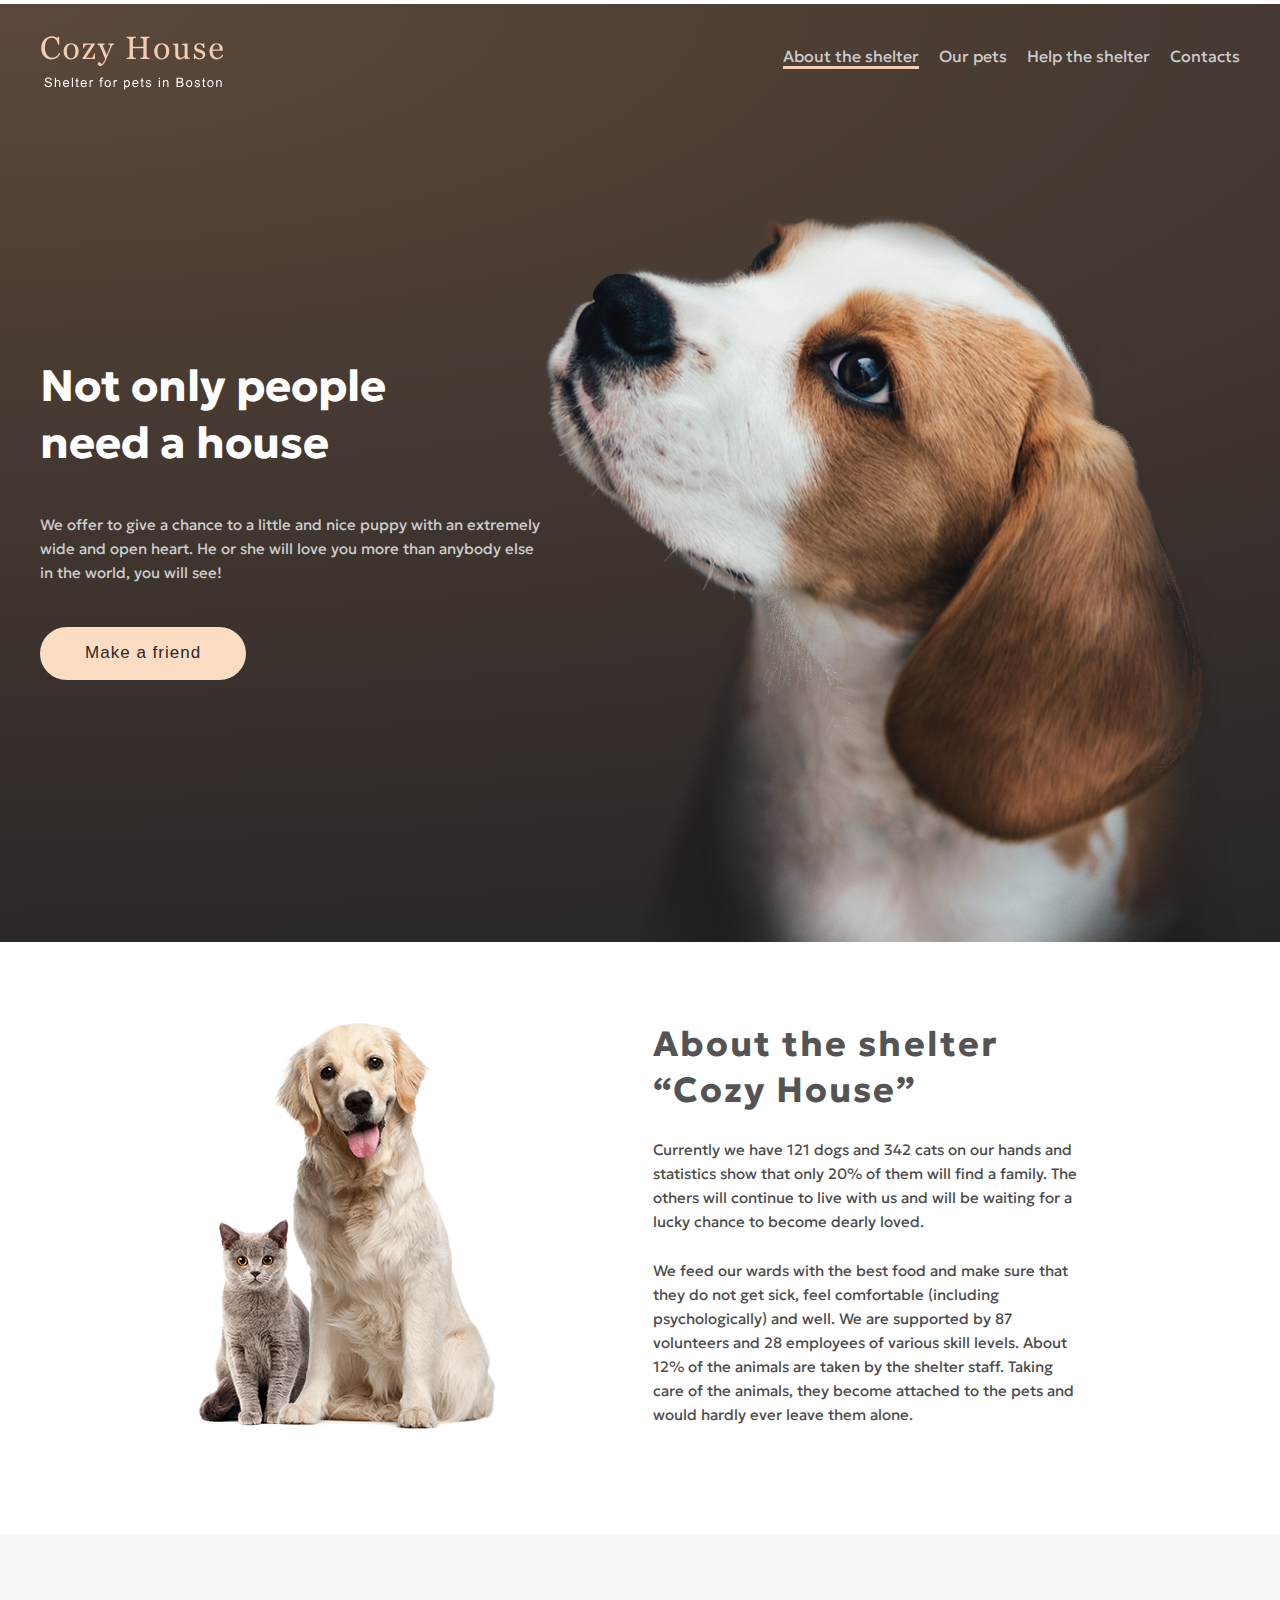
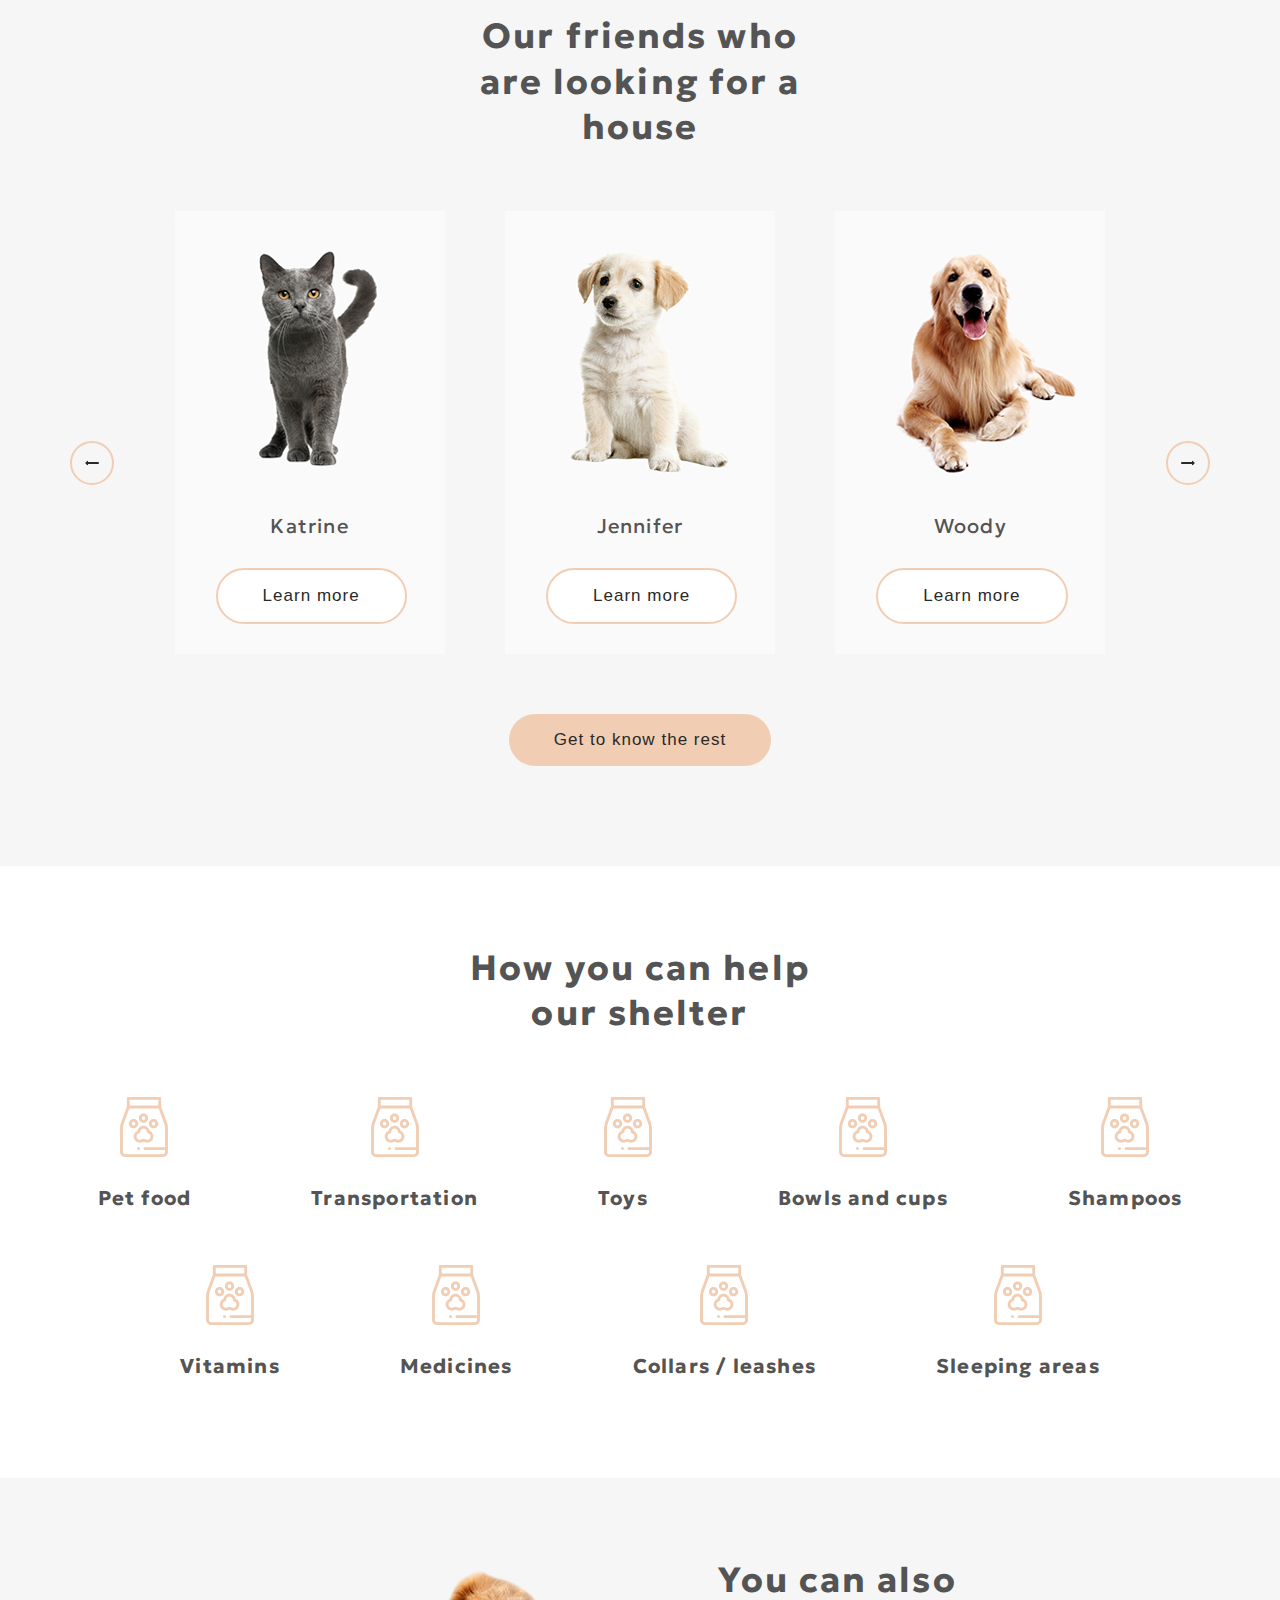
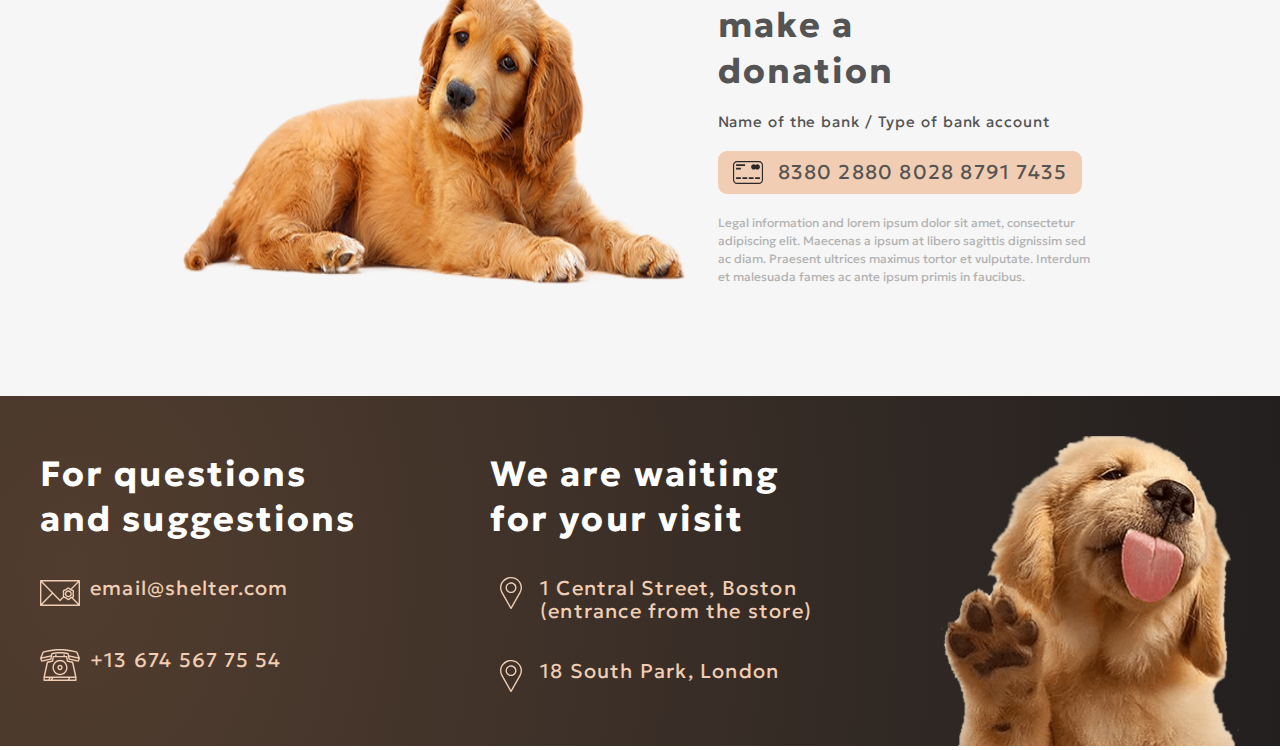
==== commit de1de832: "feah: new page" ====
--- a/shelter/index.html
+++ b/shelter/index.html
@@ -13,11 +13,11 @@
         <div class="container">
             <div class="wrapper">
                 <div class="header_wrapper">
-                    <img class="logo" src="./img/Logo.svg" alt="logo">
+                    <a href=""><img class="logo" src="./img/Logo.svg" alt="logo"></a>
                     <nav>
                         <ul>
                             <li><a class="active" href="#">About the shelter</a></li>
-                            <li><a href="#">Our pets</a></li>
+                            <li><a href="our-pets.html">Our pets</a></li>
                             <li><a href="#">Help the shelter</a></li>
                             <li><a href="#">Contacts</a></li>
                         </ul>
--- a/shelter/css/style.css
+++ b/shelter/css/style.css
@@ -22,11 +22,6 @@
   margin: 0;
 }
 
-.header {
-  background: url(../img/start-screen-background-1.png) no-repeat;
-  width: 100%;
-  height: 100%;
-}
 .header .container .wrapper .header_wrapper {
   display: -webkit-box;
   display: -ms-flexbox;
@@ -35,7 +30,7 @@
       -ms-flex-pack: justify;
           justify-content: space-between;
 }
-.header .container .wrapper .header_wrapper .logo {
+.header .container .wrapper .header_wrapper a .logo {
   margin-top: 30px;
 }
 .header .container .wrapper .header_wrapper nav ul {
@@ -52,15 +47,17 @@
   color: #CDCDCD;
   text-decoration: none;
 }
-.header .container .wrapper .header_wrapper nav ul li a:hover {
+.header .container .wrapper .header_wrapper nav ul li a.active {
+  border-bottom: 3px solid #F1CDB3;
+}
+.header .container .wrapper .header_wrapper nav ul li a.active:hover {
   -webkit-transition: all 300ms;
   transition: all 300ms;
 }
 
 main .Not-only {
-  background: url(../img/start-screen-background-1.png) no-repeat;
-  width: 100%;
-  height: 100%;
+  background: url(<path-to-image>), radial-gradient(237.5% 111.8% at 0% 0%, #5B483A 0%, #262425 100%), #211F20;
+  margin-top: -90px;
   margin-bottom: 80px;
 }
 main .Not-only .container .wrapper .not-only-block {
@@ -82,6 +79,7 @@
       -ms-flex-align: center;
           align-items: center;
   color: #FFFFFF;
+  margin-top: 100px;
   margin-bottom: 42px;
 }
 main .Not-only .container .wrapper .not-only-block .not-only-content p.not-only-description {
@@ -113,7 +111,7 @@
   background: #F1CDB3;
 }
 main .Not-only .container .wrapper .not-only-block .start-screen-puppy {
-  margin-top: 110px;
+  margin-top: 210px;
 }
 main .About {
   margin-bottom: 100px;
@@ -390,8 +388,10 @@
 .footer .container .wrapper .footer-blocks .footer-block .icon-marker {
   margin-bottom: 37px;
 }
-.footer .container .wrapper .footer-blocks .footer-block .footer-puppy {
+.footer .container .wrapper .footer-blocks .footer-block-puppy {
   margin-top: 40px;
+  display: block;
+  height: 310px;
 }
 
 @media screen and (max-width: 768px) {
@@ -417,10 +417,13 @@
     margin-top: 0px;
     padding-top: 60px;
   }
+  main .Not-only .container .wrapper .not-only-block .not-only-content p.not-only-description {
+    width: 420px;
+  }
   main .Not-only .container .wrapper .not-only-block img.start-screen-puppy {
-    margin-top: 100px;
-    width: 569px;
-    height: 593px;
+    margin-top: 76px;
+    width: 469px;
+    height: 493px;
   }
   main .About .container .wrapper .about-block {
     -webkit-box-orient: vertical;
@@ -476,7 +479,7 @@
   }
   .footer .container .wrapper .footer-blocks .footer-block-puppy {
     position: absolute;
-    top: 329px;
+    top: 289px;
     left: 170px;
   }
 }
@@ -522,8 +525,9 @@
     margin: 0 auto;
   }
   main .Not-only .container .wrapper .not-only-block img.start-screen-puppy {
-    width: 260px;
-    height: 271px;
+    width: 180px;
+    height: 191px;
+    margin-top: 79px;
   }
   main .About .container .wrapper .about-block .about-content h2.about-title {
     font-size: 25px;
@@ -657,9 +661,11 @@
   .footer .container .wrapper .footer-blocks .footer-block-puppy {
     top: 540px;
     left: 0px;
+    width: 220px;
+    height: 229px;
   }
   .footer .container .wrapper .footer-blocks .footer-block-puppy img.footer-puppy {
-    width: 260px;
-    height: 269px;
+    width: 220px;
+    height: 229px;
   }
 }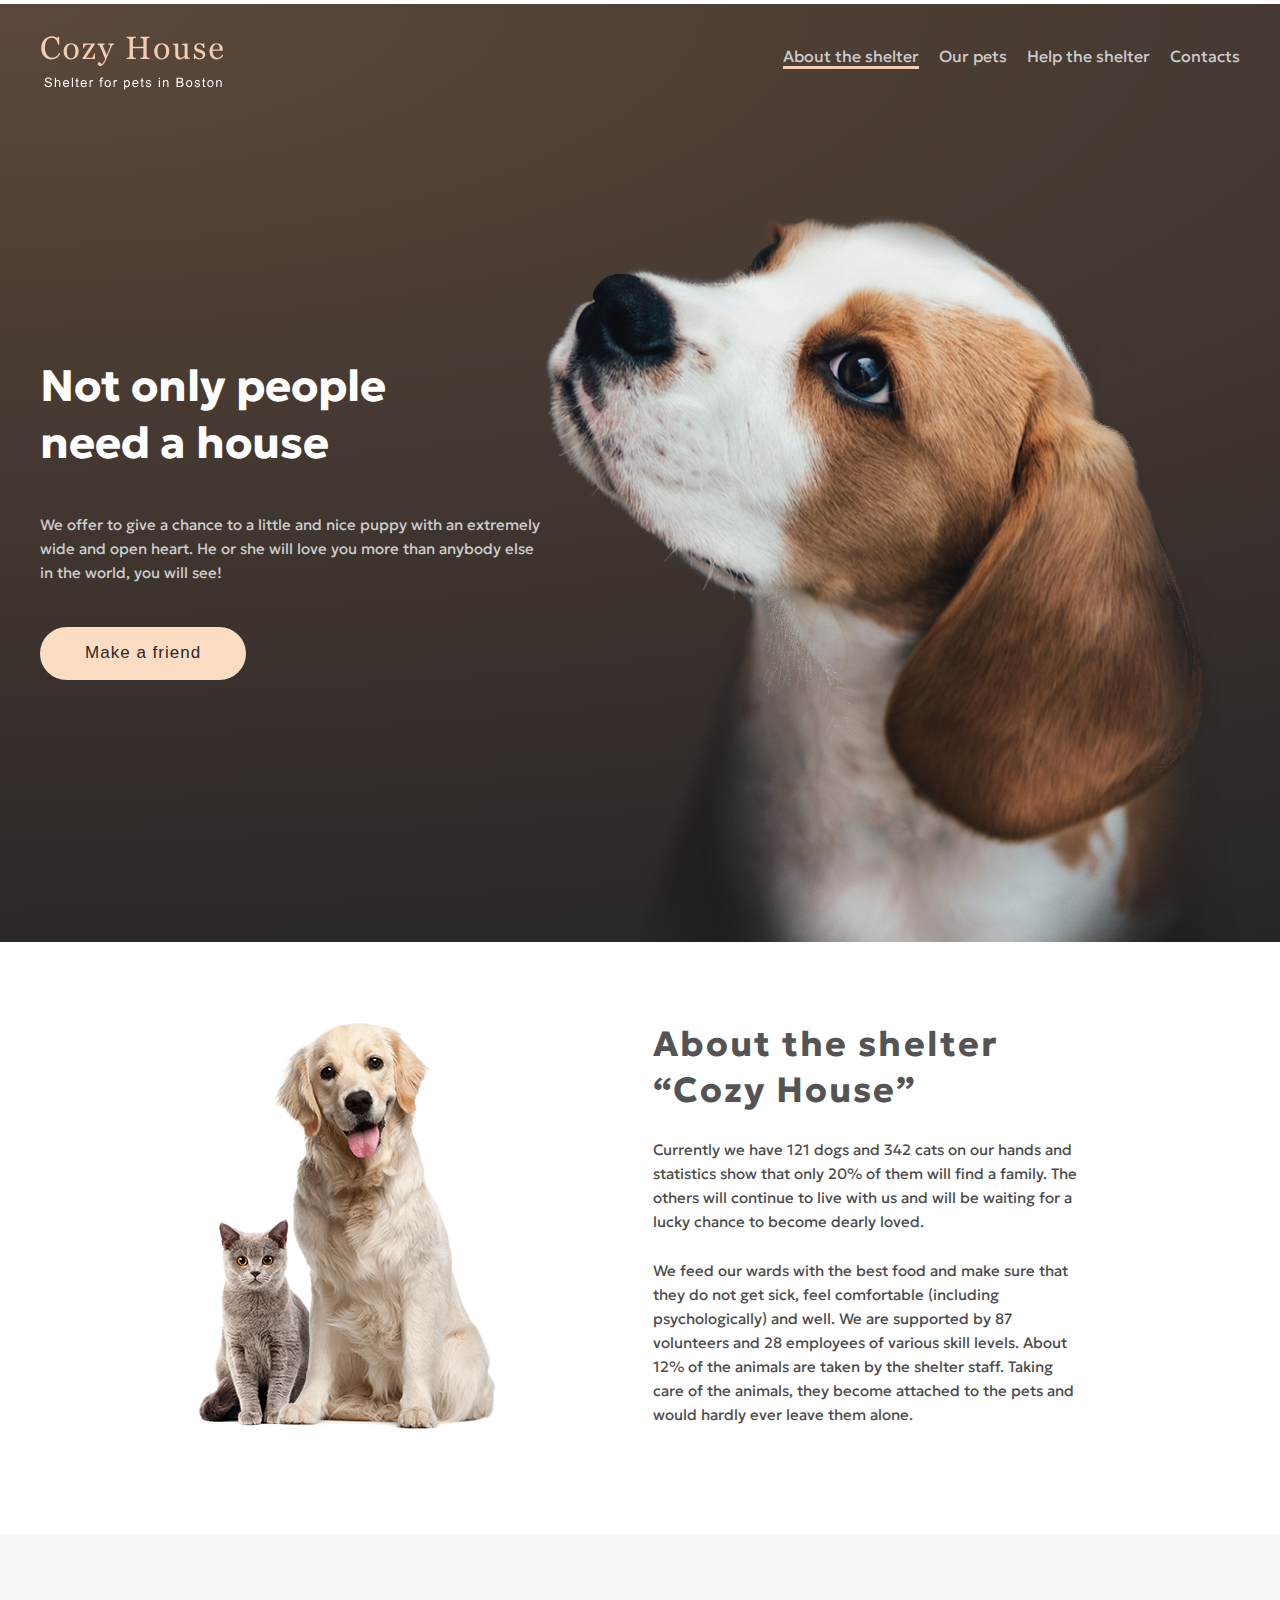
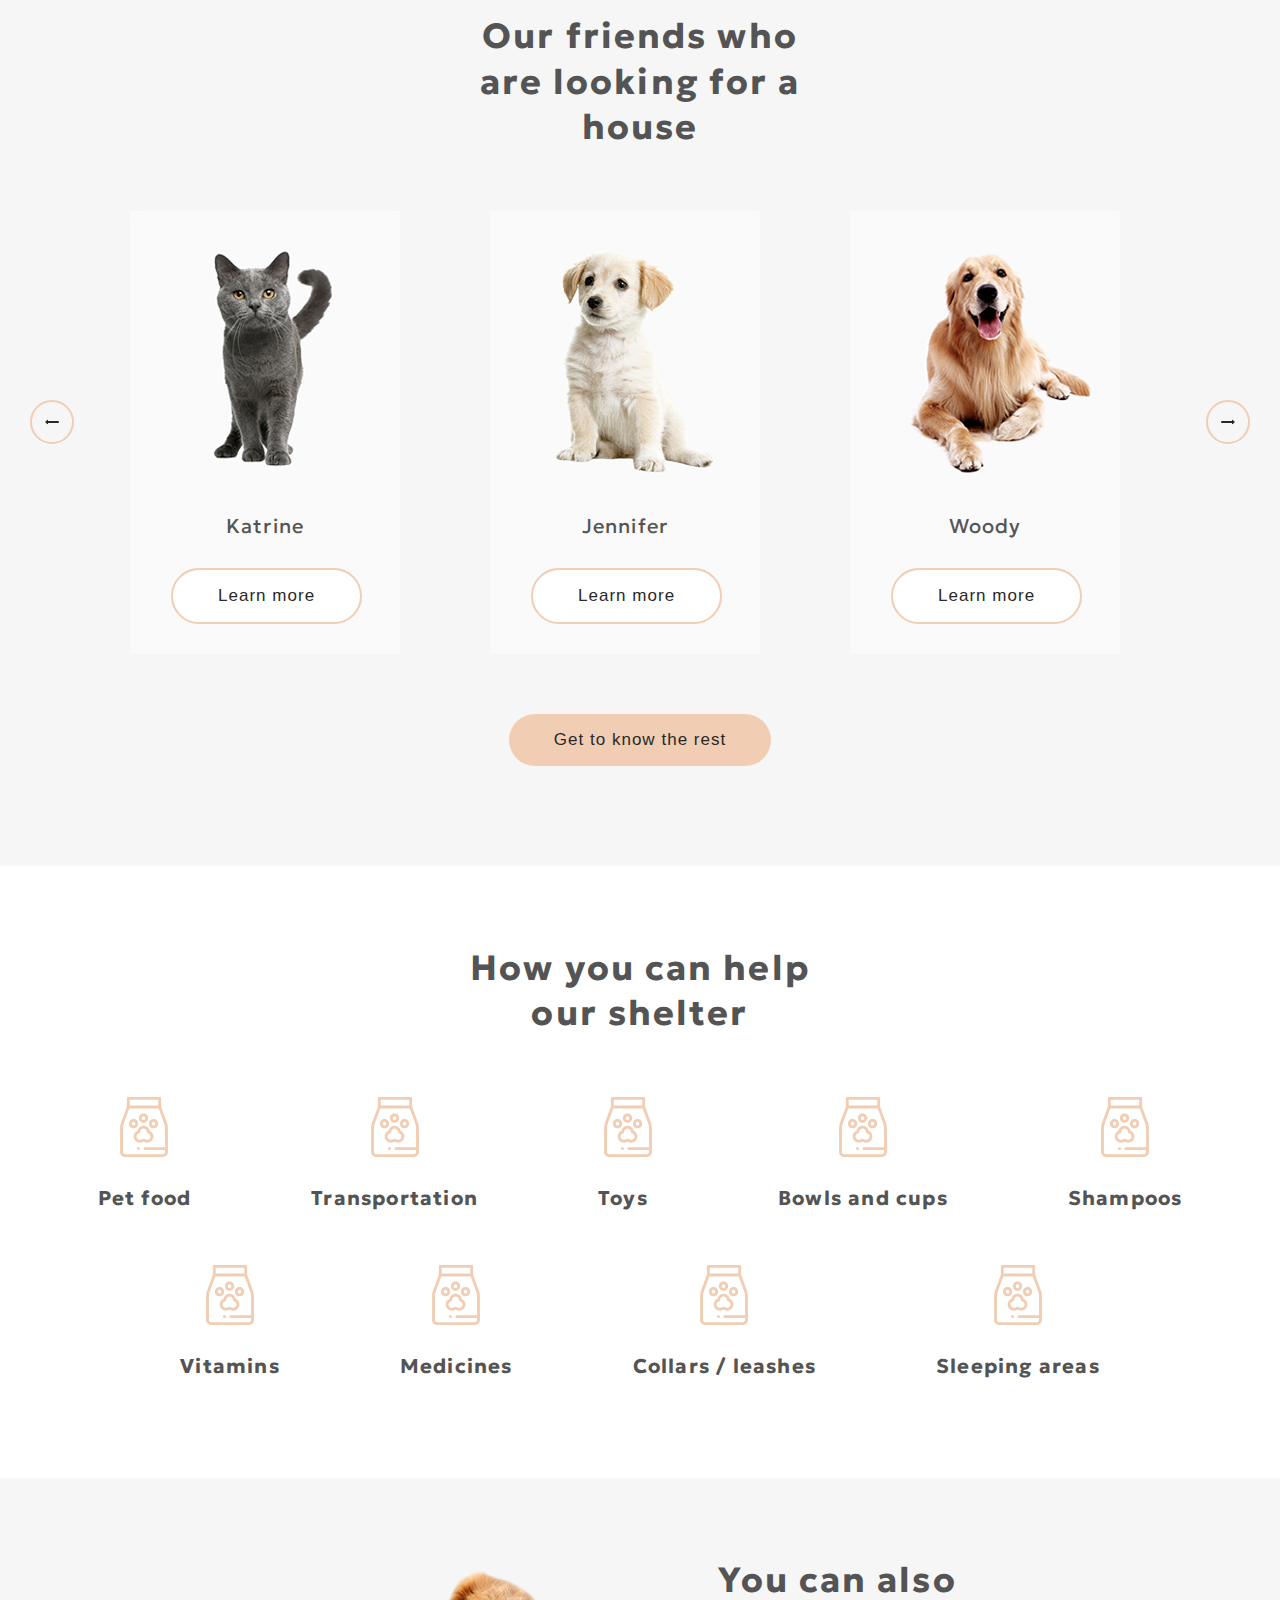
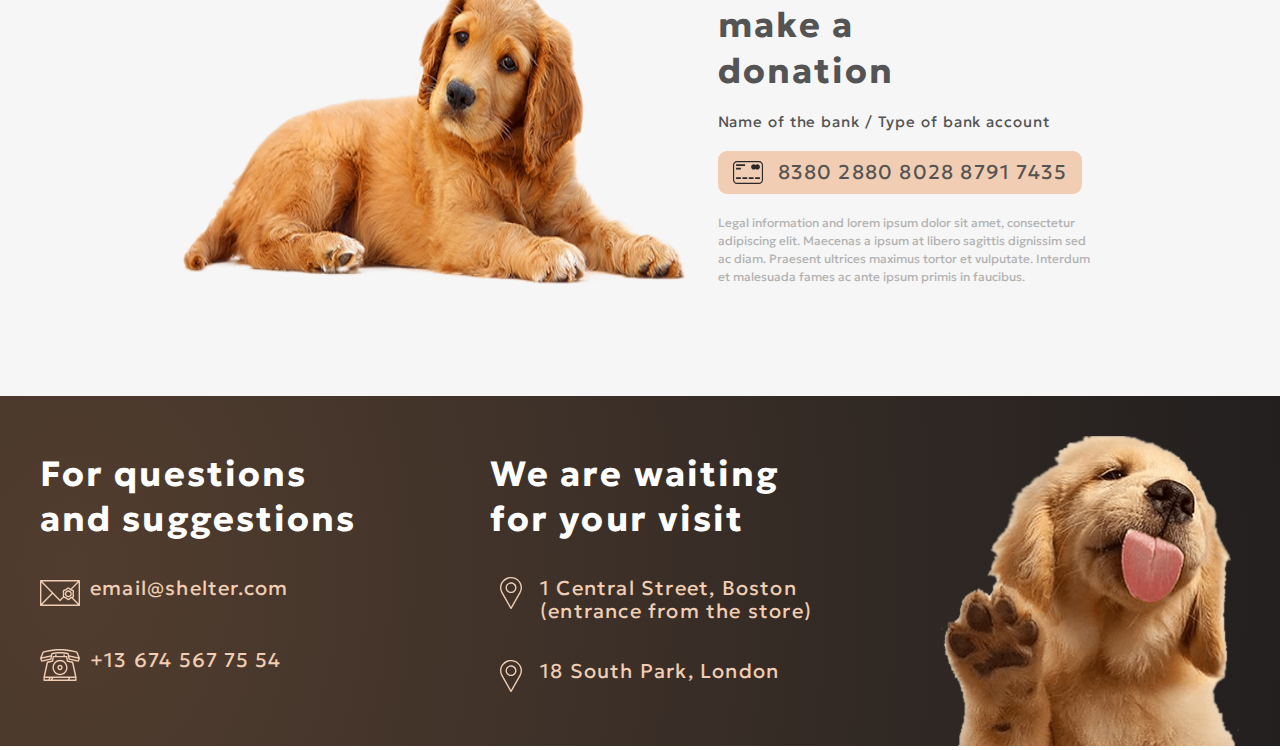
==== commit 9a7e91aa: "feah: slider deckstop" ====
--- a/shelter/index.html
+++ b/shelter/index.html
@@ -15,8 +15,9 @@
                 <div class="header_wrapper">
                     <a href=""><img class="logo" src="./img/Logo.svg" alt="logo"></a>
                     <nav>
-                        <ul>
-                            <li><a class="active" href="#">About the shelter</a></li>
+                        <img class="Burger" src="./img/Burger.svg" alt="Burger">
+                        <ul class="header-list">
+                            <li><a class="active" href="index.html">About the shelter</a></li>
                             <li><a href="our-pets.html">Our pets</a></li>
                             <li><a href="#">Help the shelter</a></li>
                             <li><a href="#">Contacts</a></li>
@@ -62,8 +63,8 @@
                 <div class="wrapper">
                     <h2 class="Our-friends-title">Our friends who <br>
                     are looking for a house</h2>
+                    <img id="left" class="Arrow-left Arrow" src="./img/Arrow-left.svg" alt="Arrow-left">
                     <div class="Our-friends-cards">
-                        <img class="Arrow-left" src="./img/Arrow-left.svg" alt="button_arrow">
                         <div class="Our-friends-card" id="friends-card-1">
                             <img class="pets-katrine" src="./img/pets-katrine.png" alt="pets-katrine">
                             <p class="Our-friends-name">Katrine</p>
@@ -79,8 +80,33 @@
                             <p class="Our-friends-name">Woody</p>
                             <button class="card-button">Learn more</button>
                         </div>
-                        <img class="Arrow-right" src="./img/Arrow-right.svg" alt="button_arrow-1">
-                    </div>
+                        <div class="Our-friends-card" id="friends-card-1">
+                            <img class="pets-katrine" src="./img/pets-katrine.png" alt="pets-katrine">
+                            <p class="Our-friends-name">Katrine</p>
+                            <button class="card-button">Learn more</button>
+                        </div>
+                        <div class="Our-friends-card" id="friends-card-1">
+                            <img class="pets-katrine" src="./img/pets-katrine.png" alt="pets-katrine">
+                            <p class="Our-friends-name">Katrine</p>
+                            <button class="card-button">Learn more</button>
+                        </div>
+                        <div class="Our-friends-card" id="friends-card-1">
+                            <img class="pets-katrine" src="./img/pets-katrine.png" alt="pets-katrine">
+                            <p class="Our-friends-name">Katrine</p>
+                            <button class="card-button">Learn more</button>
+                        </div>
+                        <div class="Our-friends-card" id="friends-card-1">
+                            <img class="pets-katrine" src="./img/pets-katrine.png" alt="pets-katrine">
+                            <p class="Our-friends-name">Katrine</p>
+                            <button class="card-button">Learn more</button>
+                        </div>
+                        <div class="Our-friends-card" id="friends-card-1">
+                            <img class="pets-katrine" src="./img/pets-katrine.png" alt="pets-katrine">
+                            <p class="Our-friends-name">Katrine</p>
+                            <button class="card-button">Learn more</button>
+                        </div>
+                    </div>
+                    <img id="right" class="Arrow-right Arrow" src="./img/Arrow-right.svg" alt="Arrow-right">
                     <button class="button-our-friends">Get to know the rest</button>
                 </div>
             </div>
@@ -177,5 +203,6 @@
             </div>
         </div>
     </footer>
+    <script src="./js/main.js"></script>
 </body>
 </html>--- a/shelter/css/style.css
+++ b/shelter/css/style.css
@@ -33,24 +33,28 @@
 .header .container .wrapper .header_wrapper a .logo {
   margin-top: 30px;
 }
-.header .container .wrapper .header_wrapper nav ul {
-  display: -webkit-box;
-  display: -ms-flexbox;
-  display: flex;
-}
-.header .container .wrapper .header_wrapper nav ul li {
+.header .container .wrapper .header_wrapper nav img.Burger {
+  display: none;
+  margin-top: 49px;
+}
+.header .container .wrapper .header_wrapper nav ul.header-list {
+  display: -webkit-box;
+  display: -ms-flexbox;
+  display: flex;
+}
+.header .container .wrapper .header_wrapper nav ul.header-list li {
   list-style-type: none;
   padding-top: 46px;
   padding-left: 20px;
 }
-.header .container .wrapper .header_wrapper nav ul li a {
+.header .container .wrapper .header_wrapper nav ul.header-list li a {
   color: #CDCDCD;
   text-decoration: none;
 }
-.header .container .wrapper .header_wrapper nav ul li a.active {
+.header .container .wrapper .header_wrapper nav ul.header-list li a.active {
   border-bottom: 3px solid #F1CDB3;
 }
-.header .container .wrapper .header_wrapper nav ul li a.active:hover {
+.header .container .wrapper .header_wrapper nav ul.header-list li a.active:hover {
   -webkit-transition: all 300ms;
   transition: all 300ms;
 }
@@ -151,6 +155,7 @@
 main .Our-friends {
   background: #F6F6F6;
   padding-bottom: 100px;
+  position: relative;
 }
 main .Our-friends .container .wrapper h2.Our-friends-title {
   padding-top: 80px;
@@ -163,40 +168,50 @@
   margin: 0 auto;
   margin-bottom: 60px;
 }
-main .Our-friends .container .wrapper .Our-friends-cards {
-  display: -webkit-box;
-  display: -ms-flexbox;
-  display: flex;
-  -ms-flex-pack: distribute;
-      justify-content: space-around;
-  margin-bottom: 60px;
-}
-main .Our-friends .container .wrapper .Our-friends-cards .Arrow-left {
-  margin-top: 230px;
+main .Our-friends .container .wrapper .Arrow-left {
+  position: absolute;
+  top: 50%;
+  left: 30px;
   border: 2px solid #F1CDB3;
   border-radius: 100px;
   padding: 17px 13px;
   height: 6px;
 }
-main .Our-friends .container .wrapper .Our-friends-cards .Arrow-left:hover {
+main .Our-friends .container .wrapper .Arrow-left:hover {
   background: #FDDCC4;
   -webkit-transition: all 300ms;
   transition: all 300ms;
 }
-main .Our-friends .container .wrapper .Our-friends-cards .Arrow-right {
-  margin-top: 230px;
+main .Our-friends .container .wrapper .Arrow-right {
+  position: absolute;
+  top: 50%;
+  right: 30px;
   border: 2px solid #F1CDB3;
   border-radius: 100px;
   padding: 17px 13px;
   height: 6px;
 }
-main .Our-friends .container .wrapper .Our-friends-cards .Arrow-right:hover {
+main .Our-friends .container .wrapper .Arrow-right:hover {
   background: #FDDCC4;
   -webkit-transition: all 300ms;
   transition: all 300ms;
 }
+main .Our-friends .container .wrapper .Our-friends-cards {
+  display: -webkit-box;
+  display: -ms-flexbox;
+  display: flex;
+  margin-bottom: 60px;
+  overflow: hidden;
+  max-width: 90%;
+  cursor: pointer;
+  scroll-behavior: smooth;
+}
 main .Our-friends .container .wrapper .Our-friends-cards .Our-friends-card {
   background: #FAFAFA;
+  -o-object-fit: cover;
+     object-fit: cover;
+  margin-left: 90px;
+  width: 33.3333333333%;
 }
 main .Our-friends .container .wrapper .Our-friends-cards .Our-friends-card .pets-katrine {
   margin-bottom: 30px;
@@ -445,8 +460,9 @@
         -ms-flex-order: 2;
             order: 2;
   }
-  main .Our-friends .container .wrapper .Our-friends-cards #friends-card-3 {
-    display: none;
+  main .Our-friends .container .wrapper .Our-friends-cards .Our-friends-card {
+    margin-left: 40px;
+    width: 50%;
   }
   main .Help .container .wrapper .help-cards {
     gap: 55px 100px;
@@ -490,7 +506,10 @@
   .wrapper {
     width: 280px;
   }
-  .header .container .wrapper nav {
+  .header .container .wrapper .header_wrapper nav img.Burger {
+    display: block;
+  }
+  .header .container .wrapper .header_wrapper nav ul.header-list {
     display: none;
   }
   main .Not-only {
@@ -550,32 +569,19 @@
     width: 310px;
     margin-left: -15px;
   }
+  main .Our-friends .container .wrapper .Arrow-left {
+    top: 80%;
+  }
+  main .Our-friends .container .wrapper .Arrow-right {
+    top: 80%;
+  }
   main .Our-friends .container .wrapper .Our-friends-cards {
-    -webkit-box-align: center;
-        -ms-flex-align: center;
-            align-items: center;
-    -ms-flex-wrap: wrap;
-        flex-wrap: wrap;
-  }
-  main .Our-friends .container .wrapper .Our-friends-cards #friends-card-1 {
-    -webkit-box-ordinal-group: 2;
-        -ms-flex-order: 1;
-            order: 1;
-  }
-  main .Our-friends .container .wrapper .Our-friends-cards .Arrow-left {
-    -webkit-box-ordinal-group: 3;
-        -ms-flex-order: 2;
-            order: 2;
-    margin-top: 20px;
-  }
-  main .Our-friends .container .wrapper .Our-friends-cards .Arrow-right {
-    -webkit-box-ordinal-group: 3;
-        -ms-flex-order: 2;
-            order: 2;
-    margin-top: 20px;
-  }
-  main .Our-friends .container .wrapper .Our-friends-cards #friends-card-2 {
-    display: none;
+    margin-bottom: 114px;
+    max-width: 100%;
+  }
+  main .Our-friends .container .wrapper .Our-friends-cards .Our-friends-card {
+    width: 270px;
+    margin-left: 0px;
   }
   main .Help .container .wrapper h2.help-title {
     font-size: 25px;
